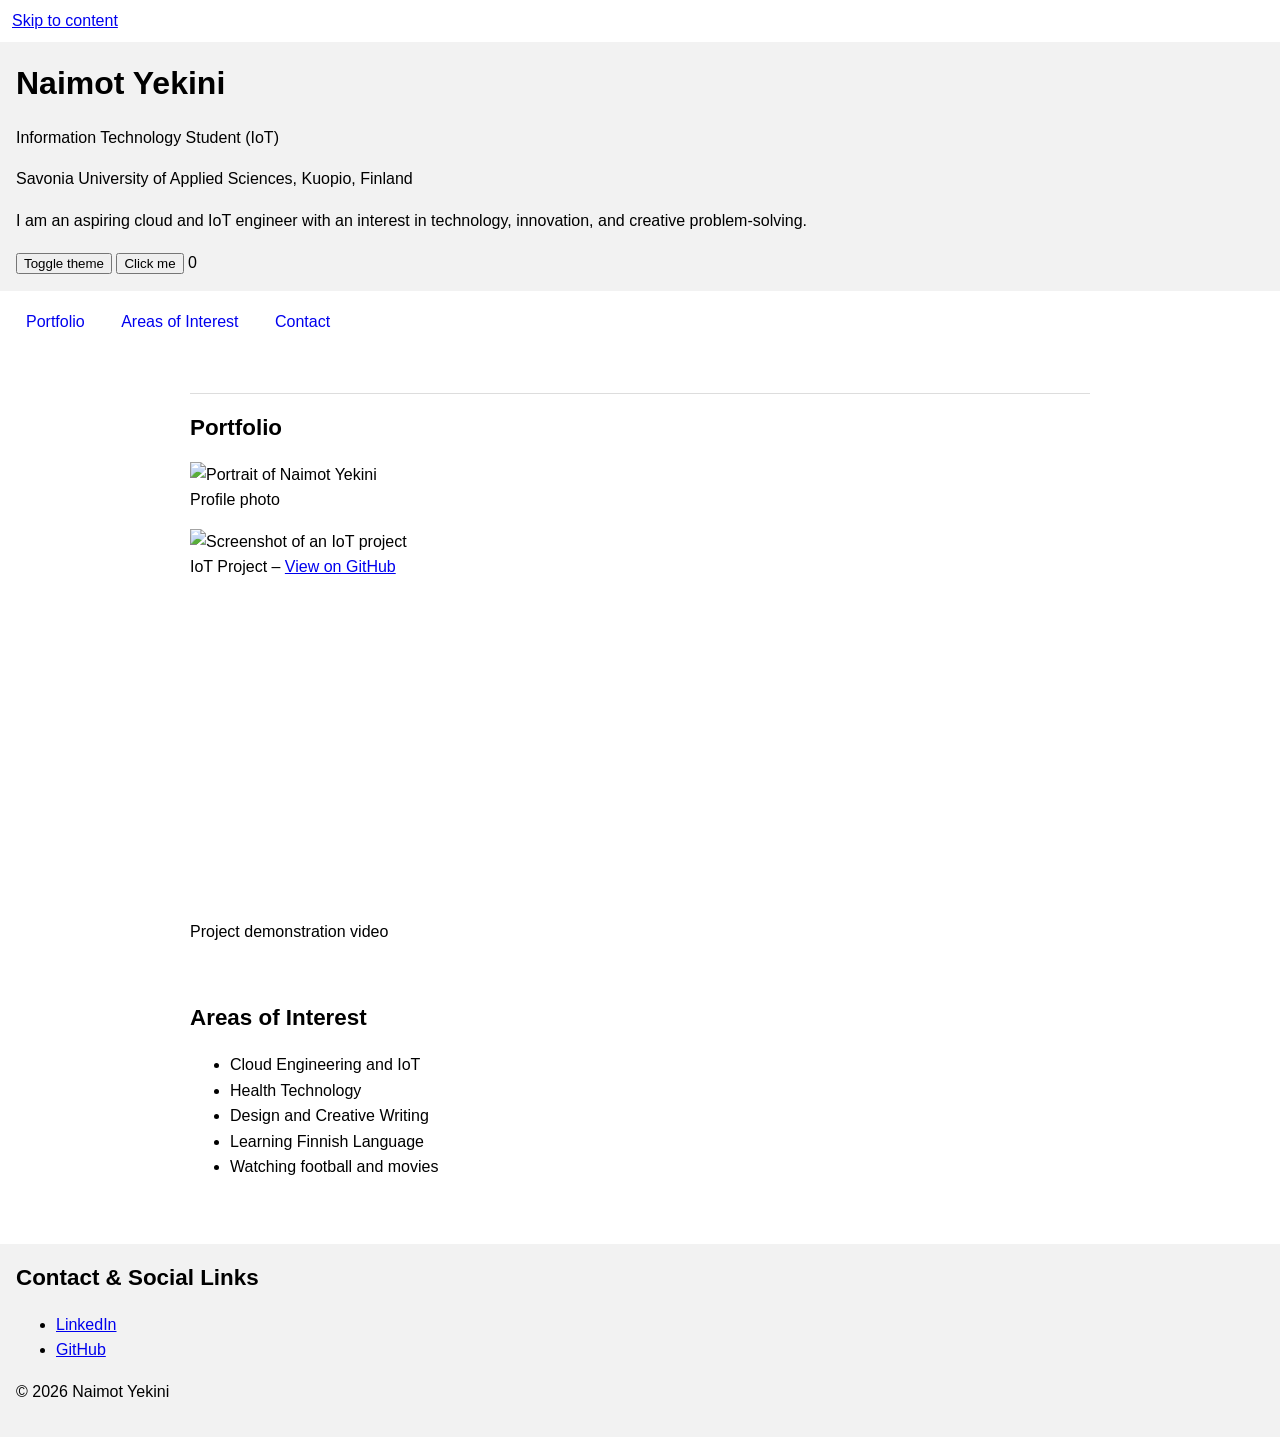
==== index.html @ 471c152d "Add files via upload" ====
<!DOCTYPE html>
<html lang="en">
<head>
  <meta charset="UTF-8">
  <title>Naimot Yekini – Portfolio</title>

  <!-- External CSS link (MANDATORY) -->
  <link rel="stylesheet" href="style.css">
</head>
<body>

  <!-- Skip link (accessibility) -->
  <a href="#main">Skip to content</a>

  <!-- Header -->
  <header>
    <h1>Naimot Yekini</h1>
    <p>Information Technology Student (IoT)</p>
    <p>Savonia University of Applied Sciences, Kuopio, Finland</p>
    <p>
      I am an aspiring cloud and IoT engineer with an interest in technology,
      innovation, and creative problem-solving.
    </p>

    <!-- JavaScript interaction buttons -->
    <button id="themeBtn" type="button">Toggle theme</button>
    <button id="countBtn" type="button">Click me</button>
    <span id="countLabel">0</span>
  </header>

  <!-- Navigation -->
  <nav>
    <ul>
      <li><a href="#works">Portfolio</a></li>
      <li><a href="#interests">Areas of Interest</a></li>
      <li><a href="#footer">Contact</a></li>
    </ul>
  </nav>

  <!-- Main content -->
  <main id="main">

    <!-- Portfolio Section -->
    <section id="works">
      <h2>Portfolio</h2>

      <figure class="media">
        <img src="profile.jpg" alt="Portrait of Naimot Yekini">
        <figcaption>Profile photo</figcaption>
      </figure>

      <figure class="media">
        <img src="project.jpg" alt="Screenshot of an IoT project">
        <figcaption>
          IoT Project –
          <a href="https://github.com/onikeyek">View on GitHub</a>
        </figcaption>
      </figure>

      <figure class="media">
        <iframe
          src="https://www.youtube.com/embed/abc123xyz"
          title="Project demonstration video"
          allowfullscreen>
        </iframe>
        <figcaption>Project demonstration video</figcaption>
      </figure>
    </section>

    <!-- Areas of Interest -->
    <section id="interests">
      <h2>Areas of Interest</h2>
      <ul>
        <li>Cloud Engineering and IoT</li>
        <li>Health Technology</li>
        <li>Design and Creative Writing</li>
        <li>Learning Finnish Language</li>
        <li>Watching football and movies</li>
      </ul>
    </section>

  </main>

  <!-- Footer -->
  <footer id="footer">
    <h2>Contact & Social Links</h2>
    <ul>
      <li><a href="https://www.linkedin.com/">LinkedIn</a></li>
      <li><a href="https://github.com/onikeyek">GitHub</a></li>
    </ul>
    <p>© 2026 Naimot Yekini</p>
  </footer>

  <!-- External JavaScript (MANDATORY, end of body) -->
  <script src="script.js"></script>
</body>
</html>
---- style.css ----
/* ===== Lecture 03 – CSS Basics ===== */

/* Step 1 + Step 3: Typography (element selector) */
body.dark {
  background: #111;
  color: #f2f2f2;
}

body {
  font-family: Arial, Helvetica, sans-serif;
  line-height: 1.6;
  margin: 0;
}

/* Optional: make skip link visible and usable */
a[href="#main"] {
  display: inline-block;
  padding: 8px 12px;
}

/* Step 5: Header & Footer styling (group selector) */
header,
footer {
  background-color: #f2f2f2;
  padding: 16px;
}

/* Step 3: Heading sizes (element selectors) */
h1 {
  font-size: 2rem;
  margin: 0 0 8px 0;
}

h2 {
  font-size: 1.4rem;
  margin: 0 0 8px 0;
}

/* Step 4 + Step 8: spacing + layout constraint */
main {
  max-width: 900px;
  margin: 0 auto;
  padding: 16px;
}

/* Step 4: Spacing between blocks (element selector) */
section {
  margin: 24px 0;
  padding: 8px 0;
}

/* Step 2: ID selector */
#works {
  border-top: 1px solid #ddd;
  padding-top: 16px;
}

/* Step 2: Class selector */
.media {
  margin: 16px 0;
}

/* Step 6: Navigation styling (list → navigation) */
nav {
  padding: 10px 16px;
}

nav ul {
  list-style: none;
  padding: 0;
  margin: 0;
}

nav li {
  display: inline;
  margin-right: 12px;
}

/* Step 2: Descendant selector */
nav a {
  text-decoration: none;
  padding: 8px 10px;
  display: inline-block;
}

/* Step 2: Pseudo-class */
nav a:hover {
  text-decoration: underline;
}

/* Step 7: Responsive images */
img {
  max-width: 100%;
  height: auto;
  display: block;
}

/* Step 7: Responsive iframes */
iframe {
  max-width: 100%;
  width: 100%;
  height: 315px;
  border: 0;
}
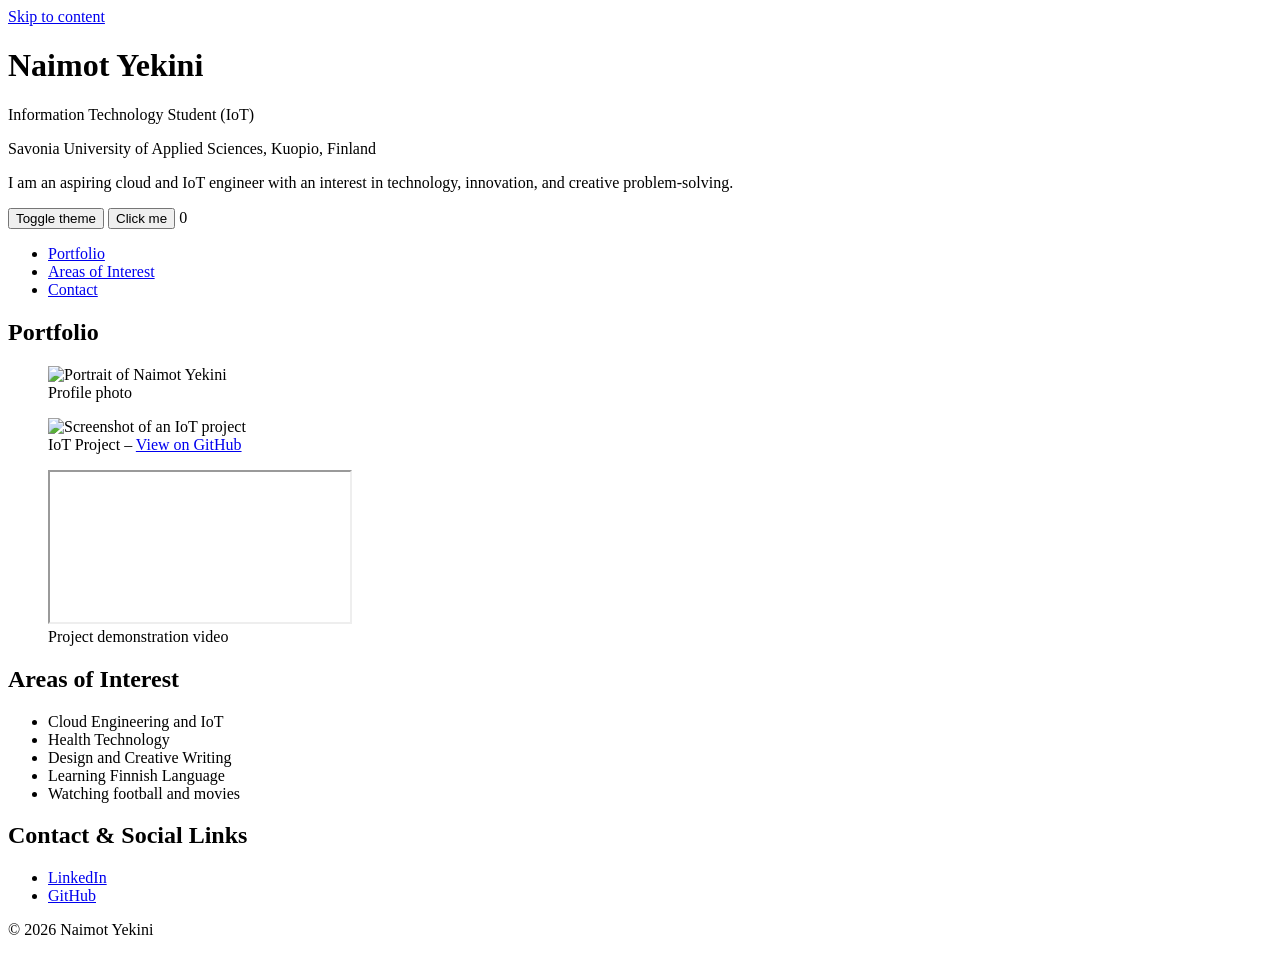
==== commit f4c6d94b: "Add initial HTML structure for portfolio website" ====
--- a/index.html
+++ b/index.html
@@ -1,3 +1,4 @@
+
 <!DOCTYPE html>
 <html lang="en">
 <head>
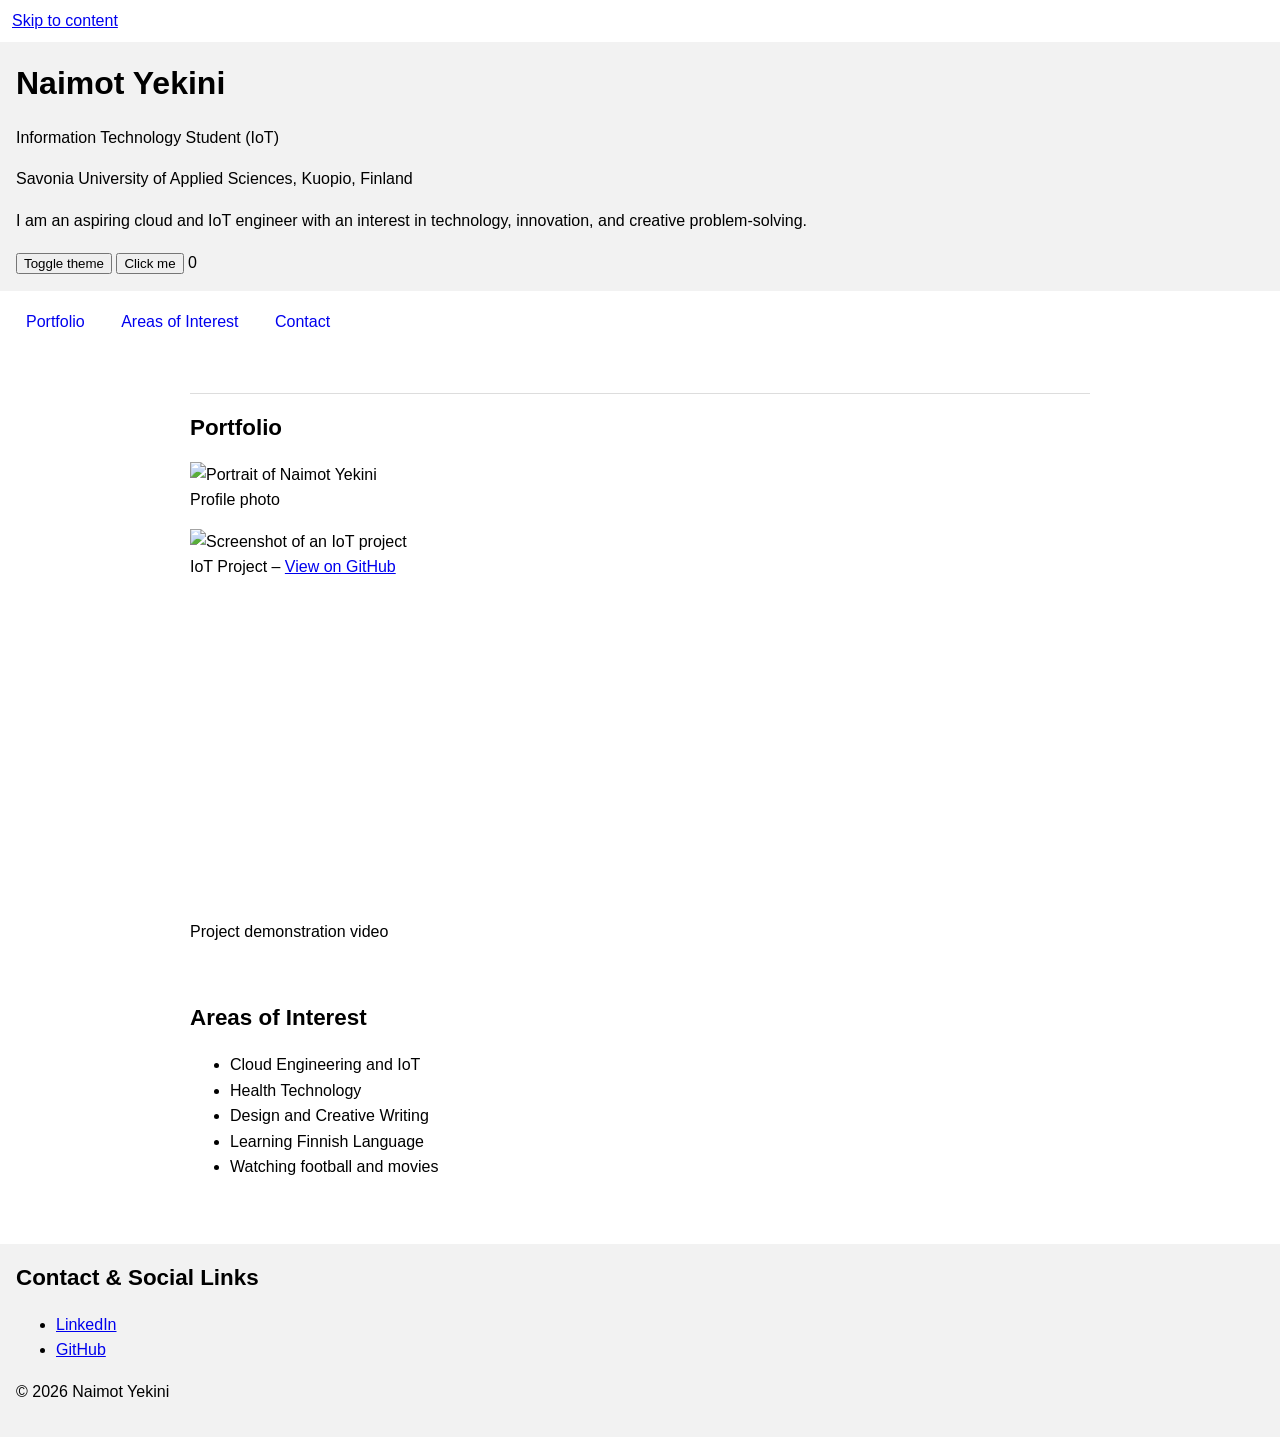
==== commit 7d1d2c50: "Add files via upload" ====
--- a/index.html
+++ b/index.html
@@ -1,4 +1,3 @@
-
 <!DOCTYPE html>
 <html lang="en">
 <head>
--- a/style.css
+++ b/style.css
@@ -0,0 +1,104 @@
+/* ===== Lecture 03 – CSS Basics ===== */
+
+/* Step 1 + Step 3: Typography (element selector) */
+body.dark {
+  background: #111;
+  color: #f2f2f2;
+}
+
+body {
+  font-family: Arial, Helvetica, sans-serif;
+  line-height: 1.6;
+  margin: 0;
+}
+
+/* Optional: make skip link visible and usable */
+a[href="#main"] {
+  display: inline-block;
+  padding: 8px 12px;
+}
+
+/* Step 5: Header & Footer styling (group selector) */
+header,
+footer {
+  background-color: #f2f2f2;
+  padding: 16px;
+}
+
+/* Step 3: Heading sizes (element selectors) */
+h1 {
+  font-size: 2rem;
+  margin: 0 0 8px 0;
+}
+
+h2 {
+  font-size: 1.4rem;
+  margin: 0 0 8px 0;
+}
+
+/* Step 4 + Step 8: spacing + layout constraint */
+main {
+  max-width: 900px;
+  margin: 0 auto;
+  padding: 16px;
+}
+
+/* Step 4: Spacing between blocks (element selector) */
+section {
+  margin: 24px 0;
+  padding: 8px 0;
+}
+
+/* Step 2: ID selector */
+#works {
+  border-top: 1px solid #ddd;
+  padding-top: 16px;
+}
+
+/* Step 2: Class selector */
+.media {
+  margin: 16px 0;
+}
+
+/* Step 6: Navigation styling (list → navigation) */
+nav {
+  padding: 10px 16px;
+}
+
+nav ul {
+  list-style: none;
+  padding: 0;
+  margin: 0;
+}
+
+nav li {
+  display: inline;
+  margin-right: 12px;
+}
+
+/* Step 2: Descendant selector */
+nav a {
+  text-decoration: none;
+  padding: 8px 10px;
+  display: inline-block;
+}
+
+/* Step 2: Pseudo-class */
+nav a:hover {
+  text-decoration: underline;
+}
+
+/* Step 7: Responsive images */
+img {
+  max-width: 100%;
+  height: auto;
+  display: block;
+}
+
+/* Step 7: Responsive iframes */
+iframe {
+  max-width: 100%;
+  width: 100%;
+  height: 315px;
+  border: 0;
+}
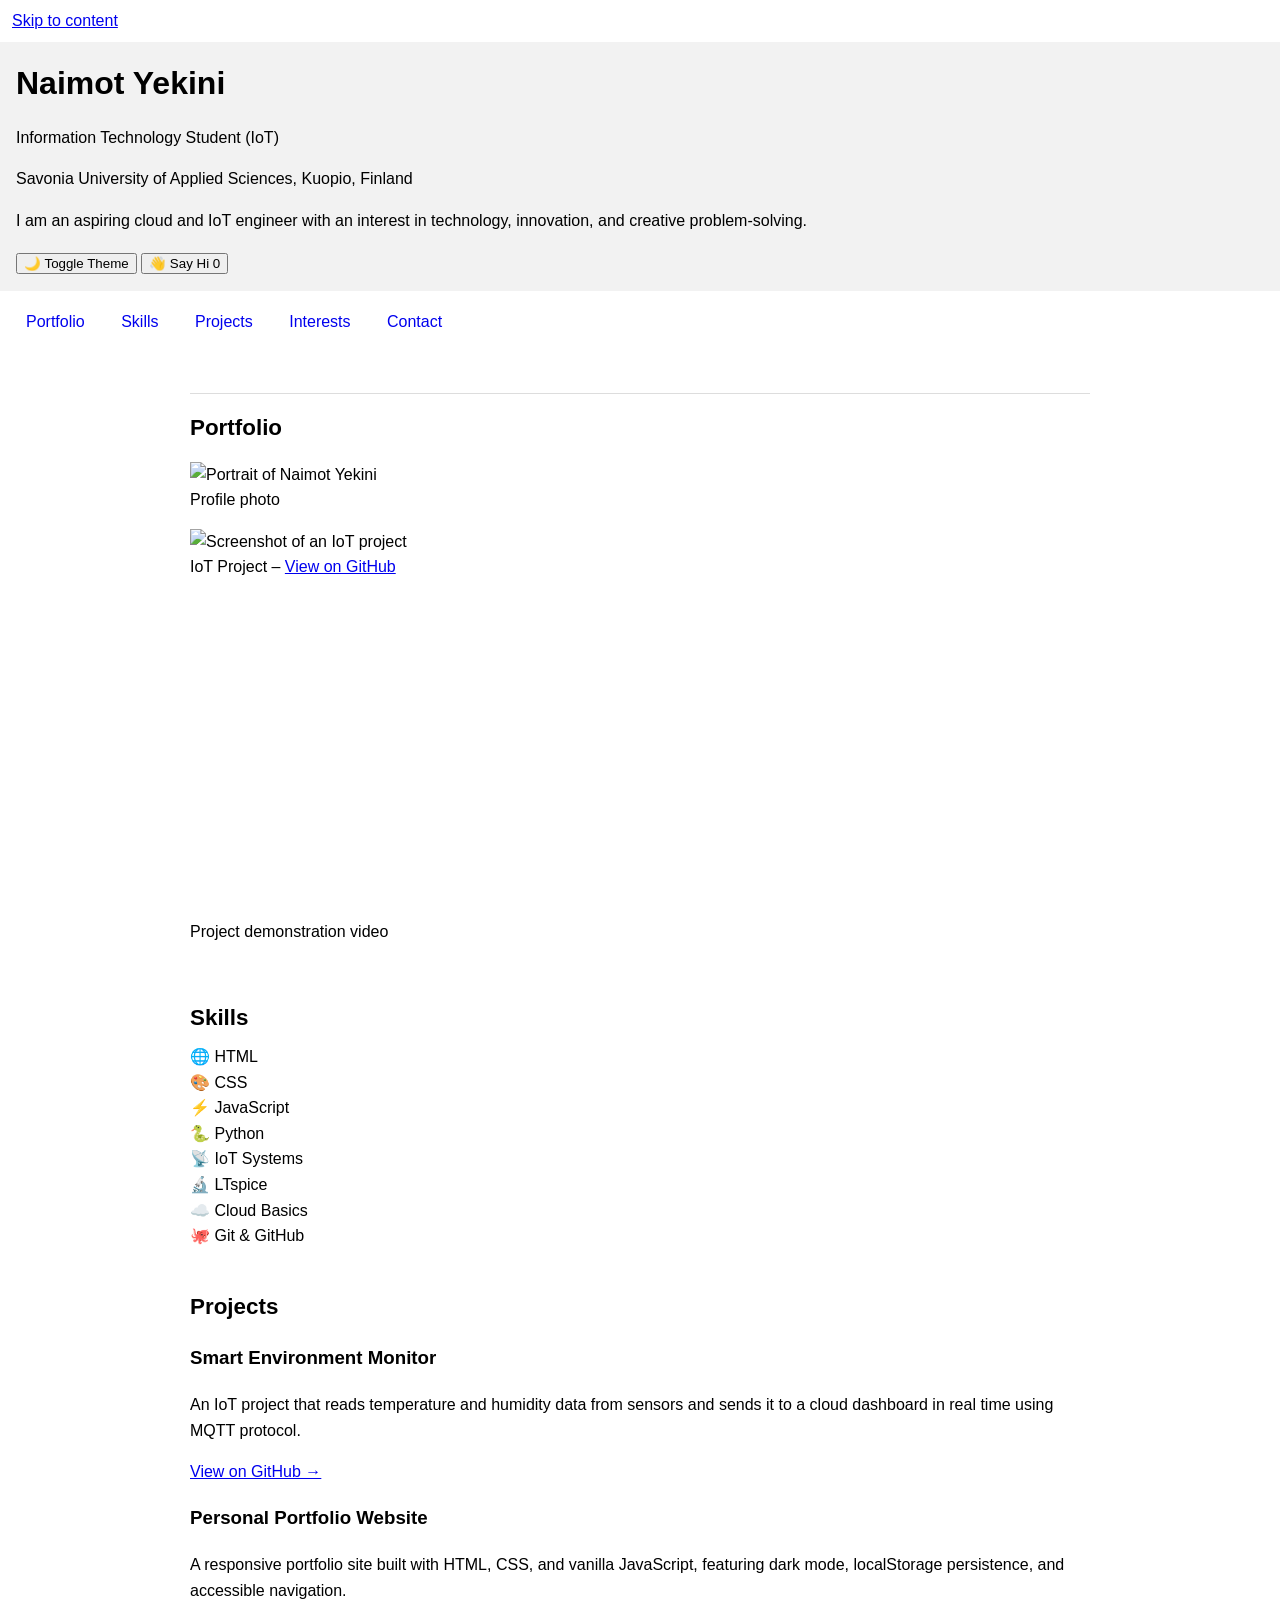
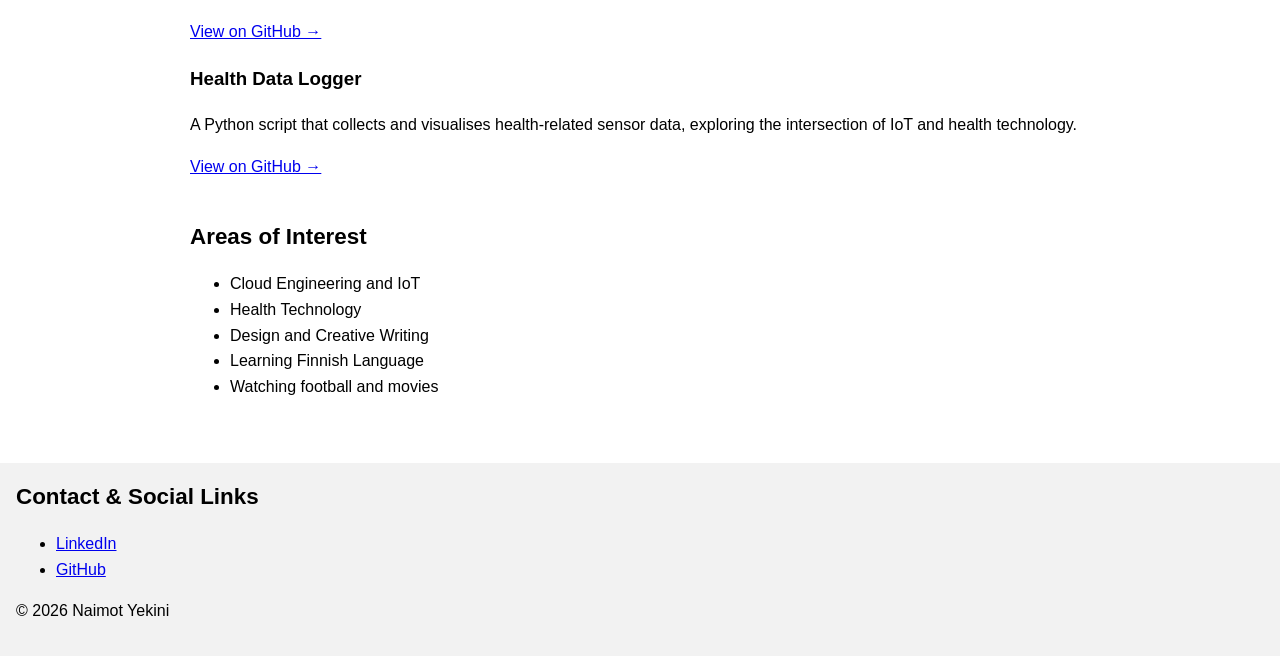
==== commit e1d639f6: "Refactor header and add skills/projects sections" ====
--- a/index.html
+++ b/index.html
@@ -3,36 +3,39 @@
 <head>
   <meta charset="UTF-8">
   <title>Naimot Yekini – Portfolio</title>
-
-  <!-- External CSS link (MANDATORY) -->
   <link rel="stylesheet" href="style.css">
 </head>
 <body>
 
   <!-- Skip link (accessibility) -->
-  <a href="#main">Skip to content</a>
+  <a href="#main" class="skip-link">Skip to content</a>
 
   <!-- Header -->
   <header>
-    <h1>Naimot Yekini</h1>
-    <p>Information Technology Student (IoT)</p>
-    <p>Savonia University of Applied Sciences, Kuopio, Finland</p>
-    <p>
-      I am an aspiring cloud and IoT engineer with an interest in technology,
-      innovation, and creative problem-solving.
-    </p>
-
-    <!-- JavaScript interaction buttons -->
-    <button id="themeBtn" type="button">Toggle theme</button>
-    <button id="countBtn" type="button">Click me</button>
-    <span id="countLabel">0</span>
+    <div class="header-inner">
+      <div class="header-text">
+        <h1>Naimot Yekini</h1>
+        <p class="subtitle">Information Technology Student (IoT)</p>
+        <p class="location">Savonia University of Applied Sciences, Kuopio, Finland</p>
+        <p class="bio">
+          I am an aspiring cloud and IoT engineer with an interest in technology,
+          innovation, and creative problem-solving.
+        </p>
+      </div>
+      <div class="header-controls">
+        <button id="themeBtn" type="button">🌙 Toggle Theme</button>
+        <button id="countBtn" type="button">👋 Say Hi <span id="countLabel">0</span></button>
+      </div>
+    </div>
   </header>
 
   <!-- Navigation -->
   <nav>
     <ul>
       <li><a href="#works">Portfolio</a></li>
-      <li><a href="#interests">Areas of Interest</a></li>
+      <li><a href="#skills">Skills</a></li>
+      <li><a href="#projects">Projects</a></li>
+      <li><a href="#interests">Interests</a></li>
       <li><a href="#footer">Contact</a></li>
     </ul>
   </nav>
@@ -67,6 +70,80 @@
       </figure>
     </section>
 
+    <!-- Skills Section -->
+    <section id="skills">
+      <h2>Skills</h2>
+      <div class="skills-grid">
+        <div class="skill-card">
+          <span class="skill-icon">🌐</span>
+          <span class="skill-name">HTML</span>
+        </div>
+        <div class="skill-card">
+          <span class="skill-icon">🎨</span>
+          <span class="skill-name">CSS</span>
+        </div>
+        <div class="skill-card">
+          <span class="skill-icon">⚡</span>
+          <span class="skill-name">JavaScript</span>
+        </div>
+        <div class="skill-card">
+          <span class="skill-icon">🐍</span>
+          <span class="skill-name">Python</span>
+        </div>
+        <div class="skill-card">
+          <span class="skill-icon">📡</span>
+          <span class="skill-name">IoT Systems</span>
+        </div>
+        <div class="skill-card">
+          <span class="skill-icon">🔬</span>
+          <span class="skill-name">LTspice</span>
+        </div>
+        <div class="skill-card">
+          <span class="skill-icon">☁️</span>
+          <span class="skill-name">Cloud Basics</span>
+        </div>
+        <div class="skill-card">
+          <span class="skill-icon">🐙</span>
+          <span class="skill-name">Git & GitHub</span>
+        </div>
+      </div>
+    </section>
+
+    <!-- Projects Section -->
+    <section id="projects">
+      <h2>Projects</h2>
+      <div class="projects-list">
+
+        <article class="project-card">
+          <h3>Smart Environment Monitor</h3>
+          <p>
+            An IoT project that reads temperature and humidity data from sensors
+            and sends it to a cloud dashboard in real time using MQTT protocol.
+          </p>
+          <a href="https://github.com/onikeyek" class="project-link">View on GitHub →</a>
+        </article>
+
+        <article class="project-card">
+          <h3>Personal Portfolio Website</h3>
+          <p>
+            A responsive portfolio site built with HTML, CSS, and vanilla JavaScript,
+            featuring dark mode, localStorage persistence, and accessible navigation.
+          </p>
+          <a href="https://github.com/onikeyek" class="project-link">View on GitHub →</a>
+        </article>
+
+        <article class="project-card">
+          <h3>Health Data Logger</h3>
+          <p>
+            A Python script that collects and visualises health-related sensor data,
+            exploring the intersection of IoT and health technology.
+          </p>
+          <a href="https://github.com/onikeyek" class="project-link">View on GitHub →</a>
+        </article>
+
+      </div>
+    </section>
+
     <!-- Areas of Interest -->
     <section id="interests">
       <h2>Areas of Interest</h2>
@@ -89,9 +166,9 @@
       <li><a href="https://github.com/onikeyek">GitHub</a></li>
     </ul>
     <p>© 2026 Naimot Yekini</p>
+    <p id="lastUpdated"></p>
   </footer>
 
-  <!-- External JavaScript (MANDATORY, end of body) -->
   <script src="script.js"></script>
 </body>
 </html>
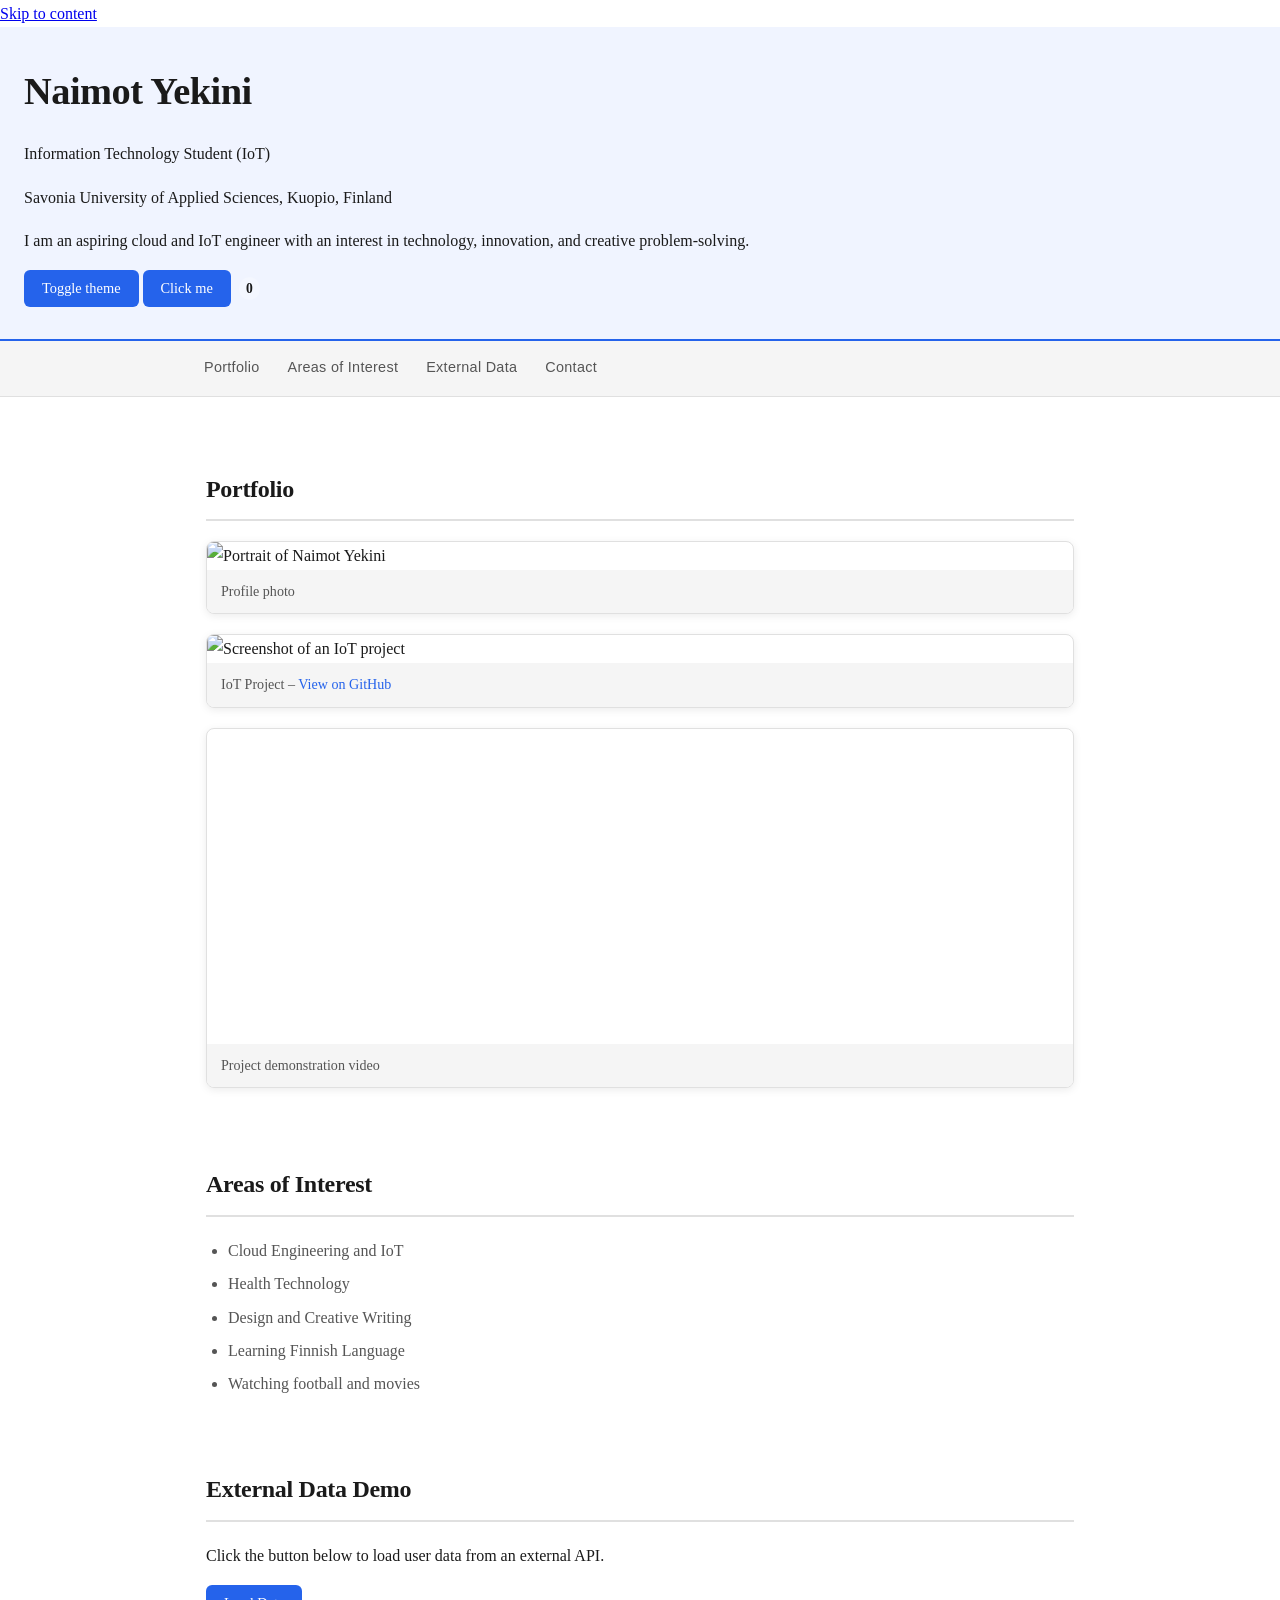
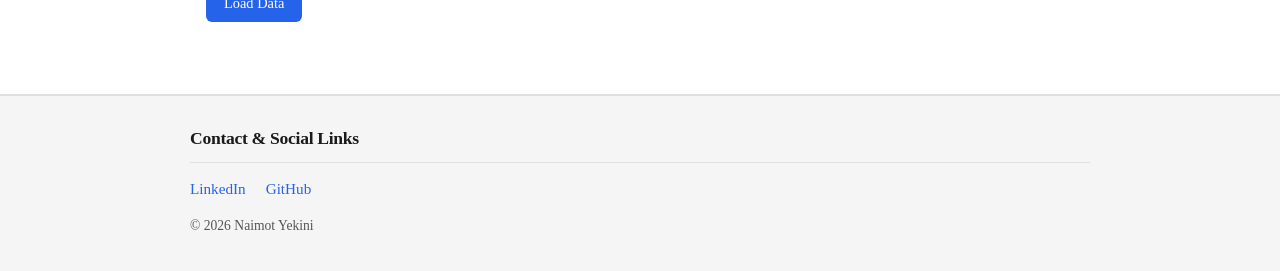
==== commit 94b2e3fd: "Refactor index.html for improved structure and content" ====
--- a/index.html
+++ b/index.html
@@ -3,39 +3,37 @@
 <head>
   <meta charset="UTF-8">
   <title>Naimot Yekini – Portfolio</title>
+
+  <!-- External CSS link (MANDATORY) -->
   <link rel="stylesheet" href="style.css">
 </head>
 <body>
 
   <!-- Skip link (accessibility) -->
-  <a href="#main" class="skip-link">Skip to content</a>
+  <a href="#main">Skip to content</a>
 
   <!-- Header -->
   <header>
-    <div class="header-inner">
-      <div class="header-text">
-        <h1>Naimot Yekini</h1>
-        <p class="subtitle">Information Technology Student (IoT)</p>
-        <p class="location">Savonia University of Applied Sciences, Kuopio, Finland</p>
-        <p class="bio">
-          I am an aspiring cloud and IoT engineer with an interest in technology,
-          innovation, and creative problem-solving.
-        </p>
-      </div>
-      <div class="header-controls">
-        <button id="themeBtn" type="button">🌙 Toggle Theme</button>
-        <button id="countBtn" type="button">👋 Say Hi <span id="countLabel">0</span></button>
-      </div>
-    </div>
+    <h1>Naimot Yekini</h1>
+    <p>Information Technology Student (IoT)</p>
+    <p>Savonia University of Applied Sciences, Kuopio, Finland</p>
+    <p>
+      I am an aspiring cloud and IoT engineer with an interest in technology,
+      innovation, and creative problem-solving.
+    </p>
+
+    <!-- JavaScript interaction buttons -->
+    <button id="themeBtn" type="button">Toggle theme</button>
+    <button id="countBtn" type="button">Click me</button>
+    <span id="countLabel">0</span>
   </header>
 
   <!-- Navigation -->
   <nav>
     <ul>
       <li><a href="#works">Portfolio</a></li>
-      <li><a href="#skills">Skills</a></li>
-      <li><a href="#projects">Projects</a></li>
-      <li><a href="#interests">Interests</a></li>
+      <li><a href="#interests">Areas of Interest</a></li>
+      <li><a href="#external-data">External Data</a></li>
       <li><a href="#footer">Contact</a></li>
     </ul>
   </nav>
@@ -70,80 +68,6 @@
       </figure>
     </section>
 
-    <!-- Skills Section -->
-    <section id="skills">
-      <h2>Skills</h2>
-      <div class="skills-grid">
-        <div class="skill-card">
-          <span class="skill-icon">🌐</span>
-          <span class="skill-name">HTML</span>
-        </div>
-        <div class="skill-card">
-          <span class="skill-icon">🎨</span>
-          <span class="skill-name">CSS</span>
-        </div>
-        <div class="skill-card">
-          <span class="skill-icon">⚡</span>
-          <span class="skill-name">JavaScript</span>
-        </div>
-        <div class="skill-card">
-          <span class="skill-icon">🐍</span>
-          <span class="skill-name">Python</span>
-        </div>
-        <div class="skill-card">
-          <span class="skill-icon">📡</span>
-          <span class="skill-name">IoT Systems</span>
-        </div>
-        <div class="skill-card">
-          <span class="skill-icon">🔬</span>
-          <span class="skill-name">LTspice</span>
-        </div>
-        <div class="skill-card">
-          <span class="skill-icon">☁️</span>
-          <span class="skill-name">Cloud Basics</span>
-        </div>
-        <div class="skill-card">
-          <span class="skill-icon">🐙</span>
-          <span class="skill-name">Git & GitHub</span>
-        </div>
-      </div>
-    </section>
-
-    <!-- Projects Section -->
-    <section id="projects">
-      <h2>Projects</h2>
-      <div class="projects-list">
-
-        <article class="project-card">
-          <h3>Smart Environment Monitor</h3>
-          <p>
-            An IoT project that reads temperature and humidity data from sensors
-            and sends it to a cloud dashboard in real time using MQTT protocol.
-          </p>
-          <a href="https://github.com/onikeyek" class="project-link">View on GitHub →</a>
-        </article>
-
-        <article class="project-card">
-          <h3>Personal Portfolio Website</h3>
-          <p>
-            A responsive portfolio site built with HTML, CSS, and vanilla JavaScript,
-            featuring dark mode, localStorage persistence, and accessible navigation.
-          </p>
-          <a href="https://github.com/onikeyek" class="project-link">View on GitHub →</a>
-        </article>
-
-        <article class="project-card">
-          <h3>Health Data Logger</h3>
-          <p>
-            A Python script that collects and visualises health-related sensor data,
-            exploring the intersection of IoT and health technology.
-          </p>
-          <a href="https://github.com/onikeyek" class="project-link">View on GitHub →</a>
-        </article>
-
-      </div>
-    </section>
-
     <!-- Areas of Interest -->
     <section id="interests">
       <h2>Areas of Interest</h2>
@@ -156,6 +80,14 @@
       </ul>
     </section>
 
+    <!-- External Data Demo Section -->
+    <section id="external-data">
+      <h2>External Data Demo</h2>
+      <p>Click the button below to load user data from an external API.</p>
+      <button id="loadDataBtn" type="button">Load Data</button>
+      <div id="dataOutput"></div>
+    </section>
+
   </main>
 
   <!-- Footer -->
@@ -166,9 +98,9 @@
       <li><a href="https://github.com/onikeyek">GitHub</a></li>
     </ul>
     <p>© 2026 Naimot Yekini</p>
-    <p id="lastUpdated"></p>
   </footer>
 
+  <!-- External JavaScript (MANDATORY, end of body) -->
   <script src="script.js"></script>
 </body>
 </html>
--- a/style.css
+++ b/style.css
@@ -1,104 +1,412 @@
-/* ===== Lecture 03 – CSS Basics ===== */
-
-/* Step 1 + Step 3: Typography (element selector) */
+/* ===== Portfolio – style.css ===== */
+
+/* ── CSS Variables ── */
+:root {
+  --bg:        #ffffff;
+  --bg-soft:   #f5f5f5;
+  --text:      #1a1a1a;
+  --text-muted:#555555;
+  --accent:    #2563eb;
+  --accent-hover: #1d4ed8;
+  --border:    #e0e0e0;
+  --card-bg:   #ffffff;
+  --card-shadow: 0 2px 8px rgba(0,0,0,0.08);
+  --header-bg: #f0f4ff;
+}
+
 body.dark {
-  background: #111;
-  color: #f2f2f2;
+  --bg:        #111827;
+  --bg-soft:   #1f2937;
+  --text:      #f9fafb;
+  --text-muted:#9ca3af;
+  --accent:    #60a5fa;
+  --accent-hover: #93c5fd;
+  --border:    #374151;
+  --card-bg:   #1f2937;
+  --card-shadow: 0 2px 8px rgba(0,0,0,0.4);
+  --header-bg: #1e3a5f;
+}
+
+/* ── Reset & Base ── */
+*, *::before, *::after {
+  box-sizing: border-box;
 }
 
 body {
-  font-family: Arial, Helvetica, sans-serif;
-  line-height: 1.6;
+  font-family: Georgia, 'Times New Roman', serif;
+  background-color: var(--bg);
+  color: var(--text);
+  line-height: 1.7;
   margin: 0;
-}
-
-/* Optional: make skip link visible and usable */
-a[href="#main"] {
+  transition: background-color 0.3s ease, color 0.3s ease;
+}
+
+/* ── Skip link ── */
+.skip-link {
+  position: absolute;
+  left: -9999px;
+}
+.skip-link:focus {
+  position: static;
   display: inline-block;
   padding: 8px 12px;
 }
 
-/* Step 5: Header & Footer styling (group selector) */
-header,
-footer {
-  background-color: #f2f2f2;
-  padding: 16px;
-}
-
-/* Step 3: Heading sizes (element selectors) */
+/* ── Header ── */
+header {
+  background-color: var(--header-bg);
+  padding: 32px 24px;
+  border-bottom: 2px solid var(--accent);
+  transition: background-color 0.3s ease;
+}
+
+.header-inner {
+  max-width: 900px;
+  margin: 0 auto;
+  display: flex;
+  justify-content: space-between;
+  align-items: flex-start;
+  flex-wrap: wrap;
+  gap: 20px;
+}
+
+.header-text {
+  flex: 1;
+  min-width: 260px;
+}
+
 h1 {
-  font-size: 2rem;
-  margin: 0 0 8px 0;
-}
-
-h2 {
-  font-size: 1.4rem;
-  margin: 0 0 8px 0;
-}
-
-/* Step 4 + Step 8: spacing + layout constraint */
-main {
-  max-width: 900px;
-  margin: 0 auto;
-  padding: 16px;
-}
-
-/* Step 4: Spacing between blocks (element selector) */
-section {
-  margin: 24px 0;
-  padding: 8px 0;
-}
-
-/* Step 2: ID selector */
-#works {
-  border-top: 1px solid #ddd;
-  padding-top: 16px;
-}
-
-/* Step 2: Class selector */
-.media {
-  margin: 16px 0;
-}
-
-/* Step 6: Navigation styling (list → navigation) */
+  font-size: 2.4rem;
+  margin: 0 0 6px 0;
+  letter-spacing: -0.5px;
+  color: var(--text);
+}
+
+.subtitle {
+  font-size: 1.05rem;
+  color: var(--accent);
+  margin: 0 0 4px 0;
+  font-style: italic;
+}
+
+.location {
+  font-size: 0.9rem;
+  color: var(--text-muted);
+  margin: 0 0 10px 0;
+}
+
+.bio {
+  font-size: 0.95rem;
+  color: var(--text-muted);
+  margin: 0;
+  max-width: 520px;
+}
+
+/* ── Header Controls ── */
+.header-controls {
+  display: flex;
+  flex-direction: column;
+  gap: 10px;
+  align-items: flex-end;
+}
+
+button {
+  background-color: var(--accent);
+  color: #fff;
+  border: none;
+  padding: 10px 18px;
+  border-radius: 6px;
+  font-size: 0.9rem;
+  cursor: pointer;
+  font-family: inherit;
+  transition: background-color 0.2s ease, transform 0.1s ease;
+  white-space: nowrap;
+}
+
+button:hover {
+  background-color: var(--accent-hover);
+  transform: translateY(-1px);
+}
+
+button:active {
+  transform: translateY(0);
+}
+
+#countLabel {
+  display: inline-block;
+  background: rgba(255,255,255,0.25);
+  border-radius: 12px;
+  padding: 0 7px;
+  font-size: 0.85rem;
+  font-weight: bold;
+  margin-left: 4px;
+}
+
+/* ── Navigation ── */
 nav {
-  padding: 10px 16px;
+  background-color: var(--bg-soft);
+  border-bottom: 1px solid var(--border);
+  padding: 0 24px;
+  position: sticky;
+  top: 0;
+  z-index: 100;
+  transition: background-color 0.3s ease;
 }
 
 nav ul {
   list-style: none;
   padding: 0;
   margin: 0;
+  max-width: 900px;
+  margin: 0 auto;
+  display: flex;
+  flex-wrap: wrap;
 }
 
 nav li {
-  display: inline;
-  margin-right: 12px;
-}
-
-/* Step 2: Descendant selector */
+  margin: 0;
+}
+
 nav a {
   text-decoration: none;
-  padding: 8px 10px;
+  padding: 14px 14px;
   display: inline-block;
-}
-
-/* Step 2: Pseudo-class */
+  color: var(--text-muted);
+  font-size: 0.9rem;
+  font-family: Arial, Helvetica, sans-serif;
+  letter-spacing: 0.3px;
+  border-bottom: 2px solid transparent;
+  transition: color 0.2s, border-color 0.2s;
+}
+
 nav a:hover {
+  color: var(--accent);
+  border-bottom-color: var(--accent);
+  text-decoration: none;
+}
+
+/* ── Main ── */
+main {
+  max-width: 900px;
+  margin: 0 auto;
+  padding: 24px 16px;
+}
+
+section {
+  margin: 40px 0;
+  padding: 8px 0;
+}
+
+h2 {
+  font-size: 1.5rem;
+  margin: 0 0 20px 0;
+  padding-bottom: 10px;
+  border-bottom: 2px solid var(--border);
+  color: var(--text);
+  letter-spacing: -0.3px;
+}
+
+/* ── Portfolio media ── */
+#works {
+  padding-top: 8px;
+}
+
+.media {
+  margin: 20px 0;
+  background: var(--card-bg);
+  border: 1px solid var(--border);
+  border-radius: 8px;
+  overflow: hidden;
+  box-shadow: var(--card-shadow);
+}
+
+.media img,
+.media iframe {
+  display: block;
+  width: 100%;
+}
+
+.media figcaption {
+  padding: 10px 14px;
+  font-size: 0.88rem;
+  color: var(--text-muted);
+  background: var(--bg-soft);
+}
+
+.media figcaption a {
+  color: var(--accent);
+  text-decoration: none;
+}
+
+.media figcaption a:hover {
   text-decoration: underline;
 }
 
-/* Step 7: Responsive images */
 img {
   max-width: 100%;
   height: auto;
   display: block;
 }
 
-/* Step 7: Responsive iframes */
 iframe {
   max-width: 100%;
   width: 100%;
   height: 315px;
   border: 0;
 }
+
+/* ── Skills Section ── */
+.skills-grid {
+  display: grid;
+  grid-template-columns: repeat(auto-fill, minmax(140px, 1fr));
+  gap: 14px;
+}
+
+.skill-card {
+  background: var(--card-bg);
+  border: 1px solid var(--border);
+  border-radius: 10px;
+  padding: 18px 14px;
+  display: flex;
+  flex-direction: column;
+  align-items: center;
+  gap: 8px;
+  box-shadow: var(--card-shadow);
+  transition: transform 0.2s ease, box-shadow 0.2s ease, border-color 0.2s ease;
+  cursor: default;
+}
+
+.skill-card:hover {
+  transform: translateY(-3px);
+  box-shadow: 0 6px 16px rgba(0,0,0,0.12);
+  border-color: var(--accent);
+}
+
+.skill-icon {
+  font-size: 1.8rem;
+  line-height: 1;
+}
+
+.skill-name {
+  font-family: Arial, Helvetica, sans-serif;
+  font-size: 0.88rem;
+  font-weight: bold;
+  color: var(--text);
+  text-align: center;
+}
+
+/* ── Projects Section ── */
+.projects-list {
+  display: flex;
+  flex-direction: column;
+  gap: 18px;
+}
+
+.project-card {
+  background: var(--card-bg);
+  border: 1px solid var(--border);
+  border-left: 4px solid var(--accent);
+  border-radius: 8px;
+  padding: 20px 22px;
+  box-shadow: var(--card-shadow);
+  transition: box-shadow 0.2s ease, transform 0.2s ease;
+}
+
+.project-card:hover {
+  box-shadow: 0 6px 20px rgba(0,0,0,0.12);
+  transform: translateY(-2px);
+}
+
+.project-card h3 {
+  margin: 0 0 8px 0;
+  font-size: 1.1rem;
+  color: var(--text);
+}
+
+.project-card p {
+  margin: 0 0 12px 0;
+  color: var(--text-muted);
+  font-size: 0.93rem;
+}
+
+.project-link {
+  display: inline-block;
+  color: var(--accent);
+  text-decoration: none;
+  font-family: Arial, Helvetica, sans-serif;
+  font-size: 0.88rem;
+  font-weight: bold;
+  transition: color 0.2s;
+}
+
+.project-link:hover {
+  color: var(--accent-hover);
+  text-decoration: underline;
+}
+
+/* ── Interests ── */
+#interests ul {
+  padding-left: 22px;
+  color: var(--text-muted);
+}
+
+#interests li {
+  margin-bottom: 6px;
+}
+
+/* ── Footer ── */
+footer {
+  background-color: var(--bg-soft);
+  border-top: 2px solid var(--border);
+  padding: 28px 24px;
+  transition: background-color 0.3s ease;
+}
+
+footer h2 {
+  font-size: 1.1rem;
+  max-width: 900px;
+  margin: 0 auto 12px auto;
+  border-bottom: 1px solid var(--border);
+  padding-bottom: 8px;
+}
+
+footer ul {
+  list-style: none;
+  padding: 0;
+  margin: 0 auto 12px auto;
+  max-width: 900px;
+  display: flex;
+  gap: 20px;
+  flex-wrap: wrap;
+}
+
+footer a {
+  color: var(--accent);
+  text-decoration: none;
+  font-size: 0.95rem;
+}
+
+footer a:hover {
+  text-decoration: underline;
+}
+
+footer p {
+  max-width: 900px;
+  margin: 6px auto;
+  font-size: 0.85rem;
+  color: var(--text-muted);
+}
+
+#lastUpdated {
+  font-size: 0.82rem;
+  font-style: italic;
+}
+
+/* ── Responsive ── */
+@media (max-width: 600px) {
+  h1 { font-size: 1.8rem; }
+  .header-inner { flex-direction: column; }
+  .header-controls { align-items: flex-start; flex-direction: row; flex-wrap: wrap; }
+  .skills-grid { grid-template-columns: repeat(auto-fill, minmax(110px, 1fr)); }
+  nav a { padding: 12px 10px; font-size: 0.82rem; }
+}
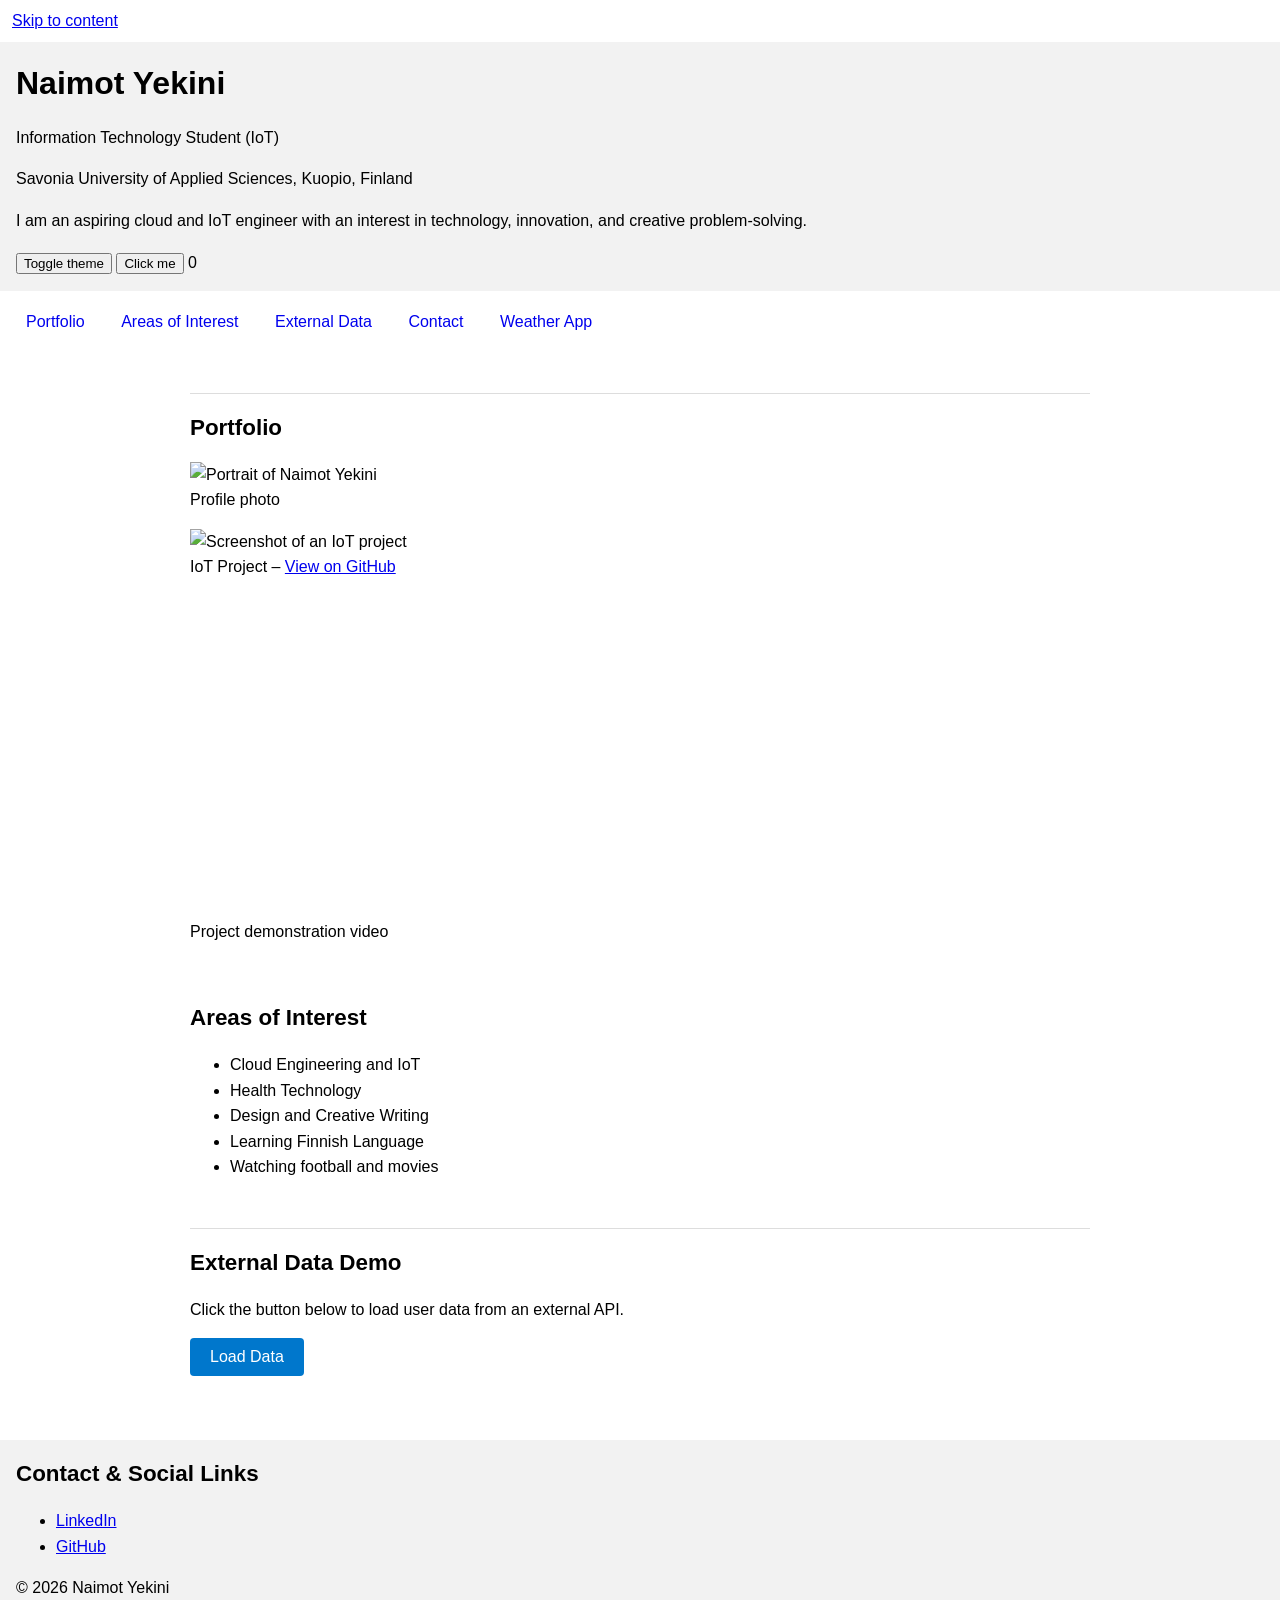
==== commit 6d199b88: "Add link to Weather App in navigation" ====
--- a/index.html
+++ b/index.html
@@ -35,6 +35,7 @@
       <li><a href="#interests">Areas of Interest</a></li>
       <li><a href="#external-data">External Data</a></li>
       <li><a href="#footer">Contact</a></li>
+      <li><a href="weather.html">Weather App</a></li>
     </ul>
   </nav>
 
--- a/style.css
+++ b/style.css
@@ -1,253 +1,116 @@
-/* ===== Portfolio – style.css ===== */
+/* ===== Lecture 03 – CSS Basics ===== */
 
-/* ── CSS Variables ── */
-:root {
-  --bg:        #ffffff;
-  --bg-soft:   #f5f5f5;
-  --text:      #1a1a1a;
-  --text-muted:#555555;
-  --accent:    #2563eb;
-  --accent-hover: #1d4ed8;
-  --border:    #e0e0e0;
-  --card-bg:   #ffffff;
-  --card-shadow: 0 2px 8px rgba(0,0,0,0.08);
-  --header-bg: #f0f4ff;
+/* Step 1 + Step 3: Typography (element selector) */
+body.dark {
+  background: #111;
+  color: #f2f2f2;
 }
 
-body.dark {
-  --bg:        #111827;
-  --bg-soft:   #1f2937;
-  --text:      #f9fafb;
-  --text-muted:#9ca3af;
-  --accent:    #60a5fa;
-  --accent-hover: #93c5fd;
-  --border:    #374151;
-  --card-bg:   #1f2937;
-  --card-shadow: 0 2px 8px rgba(0,0,0,0.4);
-  --header-bg: #1e3a5f;
+body.dark header,
+body.dark footer {
+  background-color: #222;
+  color: #f2f2f2;
 }
 
-/* ── Reset & Base ── */
-*, *::before, *::after {
-  box-sizing: border-box;
+body.dark .data-card {
+  background-color: #1e1e1e;
+  border-color: #444;
+}
+
+body.dark .data-card p {
+  border-bottom-color: #333;
 }
 
 body {
-  font-family: Georgia, 'Times New Roman', serif;
-  background-color: var(--bg);
-  color: var(--text);
-  line-height: 1.7;
+  font-family: Arial, Helvetica, sans-serif;
+  line-height: 1.6;
   margin: 0;
-  transition: background-color 0.3s ease, color 0.3s ease;
 }
 
-/* ── Skip link ── */
-.skip-link {
-  position: absolute;
-  left: -9999px;
-}
-.skip-link:focus {
-  position: static;
+/* Optional: make skip link visible and usable */
+a[href="#main"] {
   display: inline-block;
   padding: 8px 12px;
 }
 
-/* ── Header ── */
-header {
-  background-color: var(--header-bg);
-  padding: 32px 24px;
-  border-bottom: 2px solid var(--accent);
-  transition: background-color 0.3s ease;
+/* Step 5: Header & Footer styling (group selector) */
+header,
+footer {
+  background-color: #f2f2f2;
+  padding: 16px;
 }
 
-.header-inner {
+/* Step 3: Heading sizes (element selectors) */
+h1 {
+  font-size: 2rem;
+  margin: 0 0 8px 0;
+}
+
+h2 {
+  font-size: 1.4rem;
+  margin: 0 0 8px 0;
+}
+
+/* Step 4 + Step 8: spacing + layout constraint */
+main {
   max-width: 900px;
   margin: 0 auto;
-  display: flex;
-  justify-content: space-between;
-  align-items: flex-start;
-  flex-wrap: wrap;
-  gap: 20px;
+  padding: 16px;
 }
 
-.header-text {
-  flex: 1;
-  min-width: 260px;
+/* Step 4: Spacing between blocks (element selector) */
+section {
+  margin: 24px 0;
+  padding: 8px 0;
 }
 
-h1 {
-  font-size: 2.4rem;
-  margin: 0 0 6px 0;
-  letter-spacing: -0.5px;
-  color: var(--text);
+/* Step 2: ID selector */
+#works {
+  border-top: 1px solid #ddd;
+  padding-top: 16px;
 }
 
-.subtitle {
-  font-size: 1.05rem;
-  color: var(--accent);
-  margin: 0 0 4px 0;
-  font-style: italic;
+/* Step 2: Class selector */
+.media {
+  margin: 16px 0;
 }
 
-.location {
-  font-size: 0.9rem;
-  color: var(--text-muted);
-  margin: 0 0 10px 0;
-}
-
-.bio {
-  font-size: 0.95rem;
-  color: var(--text-muted);
-  margin: 0;
-  max-width: 520px;
-}
-
-/* ── Header Controls ── */
-.header-controls {
-  display: flex;
-  flex-direction: column;
-  gap: 10px;
-  align-items: flex-end;
-}
-
-button {
-  background-color: var(--accent);
-  color: #fff;
-  border: none;
-  padding: 10px 18px;
-  border-radius: 6px;
-  font-size: 0.9rem;
-  cursor: pointer;
-  font-family: inherit;
-  transition: background-color 0.2s ease, transform 0.1s ease;
-  white-space: nowrap;
-}
-
-button:hover {
-  background-color: var(--accent-hover);
-  transform: translateY(-1px);
-}
-
-button:active {
-  transform: translateY(0);
-}
-
-#countLabel {
-  display: inline-block;
-  background: rgba(255,255,255,0.25);
-  border-radius: 12px;
-  padding: 0 7px;
-  font-size: 0.85rem;
-  font-weight: bold;
-  margin-left: 4px;
-}
-
-/* ── Navigation ── */
+/* Step 6: Navigation styling (list → navigation) */
 nav {
-  background-color: var(--bg-soft);
-  border-bottom: 1px solid var(--border);
-  padding: 0 24px;
-  position: sticky;
-  top: 0;
-  z-index: 100;
-  transition: background-color 0.3s ease;
+  padding: 10px 16px;
 }
 
 nav ul {
   list-style: none;
   padding: 0;
   margin: 0;
-  max-width: 900px;
-  margin: 0 auto;
-  display: flex;
-  flex-wrap: wrap;
 }
 
 nav li {
-  margin: 0;
+  display: inline;
+  margin-right: 12px;
 }
 
+/* Step 2: Descendant selector */
 nav a {
   text-decoration: none;
-  padding: 14px 14px;
+  padding: 8px 10px;
   display: inline-block;
-  color: var(--text-muted);
-  font-size: 0.9rem;
-  font-family: Arial, Helvetica, sans-serif;
-  letter-spacing: 0.3px;
-  border-bottom: 2px solid transparent;
-  transition: color 0.2s, border-color 0.2s;
 }
 
+/* Step 2: Pseudo-class */
 nav a:hover {
-  color: var(--accent);
-  border-bottom-color: var(--accent);
-  text-decoration: none;
-}
-
-/* ── Main ── */
-main {
-  max-width: 900px;
-  margin: 0 auto;
-  padding: 24px 16px;
-}
-
-section {
-  margin: 40px 0;
-  padding: 8px 0;
-}
-
-h2 {
-  font-size: 1.5rem;
-  margin: 0 0 20px 0;
-  padding-bottom: 10px;
-  border-bottom: 2px solid var(--border);
-  color: var(--text);
-  letter-spacing: -0.3px;
-}
-
-/* ── Portfolio media ── */
-#works {
-  padding-top: 8px;
-}
-
-.media {
-  margin: 20px 0;
-  background: var(--card-bg);
-  border: 1px solid var(--border);
-  border-radius: 8px;
-  overflow: hidden;
-  box-shadow: var(--card-shadow);
-}
-
-.media img,
-.media iframe {
-  display: block;
-  width: 100%;
-}
-
-.media figcaption {
-  padding: 10px 14px;
-  font-size: 0.88rem;
-  color: var(--text-muted);
-  background: var(--bg-soft);
-}
-
-.media figcaption a {
-  color: var(--accent);
-  text-decoration: none;
-}
-
-.media figcaption a:hover {
   text-decoration: underline;
 }
 
+/* Step 7: Responsive images */
 img {
   max-width: 100%;
   height: auto;
   display: block;
 }
 
+/* Step 7: Responsive iframes */
 iframe {
   max-width: 100%;
   width: 100%;
@@ -255,158 +118,74 @@
   border: 0;
 }
 
-/* ── Skills Section ── */
-.skills-grid {
-  display: grid;
-  grid-template-columns: repeat(auto-fill, minmax(140px, 1fr));
-  gap: 14px;
+/* ===== External Data Demo Section ===== */
+
+#external-data {
+  border-top: 1px solid #ddd;
+  padding-top: 16px;
 }
 
-.skill-card {
-  background: var(--card-bg);
-  border: 1px solid var(--border);
-  border-radius: 10px;
-  padding: 18px 14px;
-  display: flex;
-  flex-direction: column;
-  align-items: center;
-  gap: 8px;
-  box-shadow: var(--card-shadow);
-  transition: transform 0.2s ease, box-shadow 0.2s ease, border-color 0.2s ease;
-  cursor: default;
+#loadDataBtn {
+  padding: 10px 20px;
+  font-size: 1rem;
+  cursor: pointer;
+  background-color: #0077cc;
+  color: #fff;
+  border: none;
+  border-radius: 4px;
+  margin-bottom: 16px;
 }
 
-.skill-card:hover {
-  transform: translateY(-3px);
-  box-shadow: 0 6px 16px rgba(0,0,0,0.12);
-  border-color: var(--accent);
+#loadDataBtn:hover {
+  background-color: #005fa3;
 }
 
-.skill-icon {
-  font-size: 1.8rem;
-  line-height: 1;
+#loadDataBtn:disabled {
+  background-color: #aaa;
+  cursor: not-allowed;
 }
 
-.skill-name {
-  font-family: Arial, Helvetica, sans-serif;
-  font-size: 0.88rem;
-  font-weight: bold;
-  color: var(--text);
-  text-align: center;
+/* Loading / error message */
+.data-status {
+  font-style: italic;
+  color: #555;
+  margin: 12px 0;
 }
 
-/* ── Projects Section ── */
-.projects-list {
-  display: flex;
-  flex-direction: column;
-  gap: 18px;
+.data-error {
+  color: #cc0000;
+  font-weight: bold;
+  margin: 12px 0;
 }
 
-.project-card {
-  background: var(--card-bg);
-  border: 1px solid var(--border);
-  border-left: 4px solid var(--accent);
-  border-radius: 8px;
-  padding: 20px 22px;
-  box-shadow: var(--card-shadow);
-  transition: box-shadow 0.2s ease, transform 0.2s ease;
+/* Card that displays fetched user data */
+.data-card {
+  border: 1px solid #ddd;
+  border-radius: 6px;
+  padding: 16px;
+  max-width: 400px;
+  background-color: #fafafa;
+  margin-top: 12px;
 }
 
-.project-card:hover {
-  box-shadow: 0 6px 20px rgba(0,0,0,0.12);
-  transform: translateY(-2px);
+.data-card h3 {
+  margin: 0 0 12px 0;
+  font-size: 1.2rem;
 }
 
-.project-card h3 {
-  margin: 0 0 8px 0;
-  font-size: 1.1rem;
-  color: var(--text);
+.data-card p {
+  margin: 8px 0;
+  padding-bottom: 8px;
+  border-bottom: 1px solid #eee;
 }
 
-.project-card p {
-  margin: 0 0 12px 0;
-  color: var(--text-muted);
-  font-size: 0.93rem;
+.data-card p:last-child {
+  border-bottom: none;
+  margin-bottom: 0;
+  padding-bottom: 0;
 }
 
-.project-link {
-  display: inline-block;
-  color: var(--accent);
-  text-decoration: none;
-  font-family: Arial, Helvetica, sans-serif;
-  font-size: 0.88rem;
+.data-card span.label {
   font-weight: bold;
-  transition: color 0.2s;
+  margin-right: 6px;
 }
-
-.project-link:hover {
-  color: var(--accent-hover);
-  text-decoration: underline;
-}
-
-/* ── Interests ── */
-#interests ul {
-  padding-left: 22px;
-  color: var(--text-muted);
-}
-
-#interests li {
-  margin-bottom: 6px;
-}
-
-/* ── Footer ── */
-footer {
-  background-color: var(--bg-soft);
-  border-top: 2px solid var(--border);
-  padding: 28px 24px;
-  transition: background-color 0.3s ease;
-}
-
-footer h2 {
-  font-size: 1.1rem;
-  max-width: 900px;
-  margin: 0 auto 12px auto;
-  border-bottom: 1px solid var(--border);
-  padding-bottom: 8px;
-}
-
-footer ul {
-  list-style: none;
-  padding: 0;
-  margin: 0 auto 12px auto;
-  max-width: 900px;
-  display: flex;
-  gap: 20px;
-  flex-wrap: wrap;
-}
-
-footer a {
-  color: var(--accent);
-  text-decoration: none;
-  font-size: 0.95rem;
-}
-
-footer a:hover {
-  text-decoration: underline;
-}
-
-footer p {
-  max-width: 900px;
-  margin: 6px auto;
-  font-size: 0.85rem;
-  color: var(--text-muted);
-}
-
-#lastUpdated {
-  font-size: 0.82rem;
-  font-style: italic;
-}
-
-/* ── Responsive ── */
-@media (max-width: 600px) {
-  h1 { font-size: 1.8rem; }
-  .header-inner { flex-direction: column; }
-  .header-controls { align-items: flex-start; flex-direction: row; flex-wrap: wrap; }
-  .skills-grid { grid-template-columns: repeat(auto-fill, minmax(110px, 1fr)); }
-  nav a { padding: 12px 10px; font-size: 0.82rem; }
-}
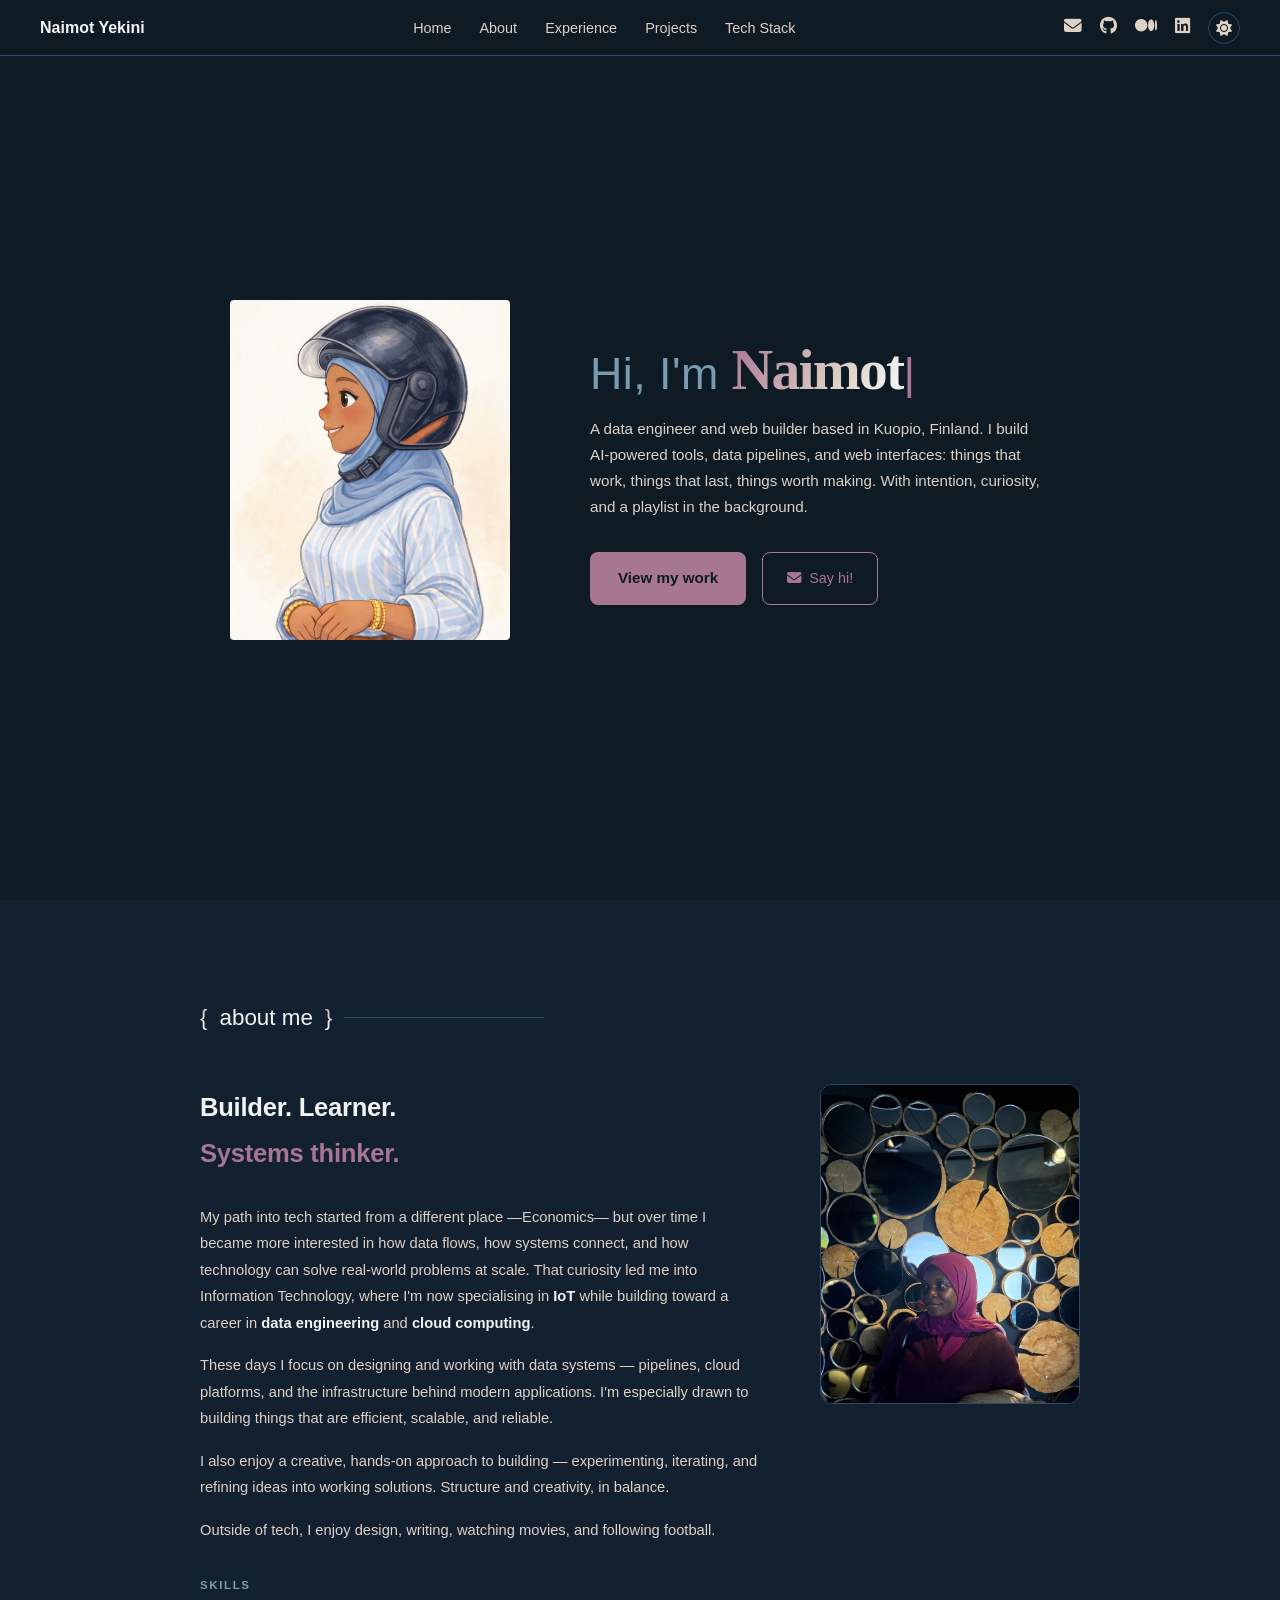
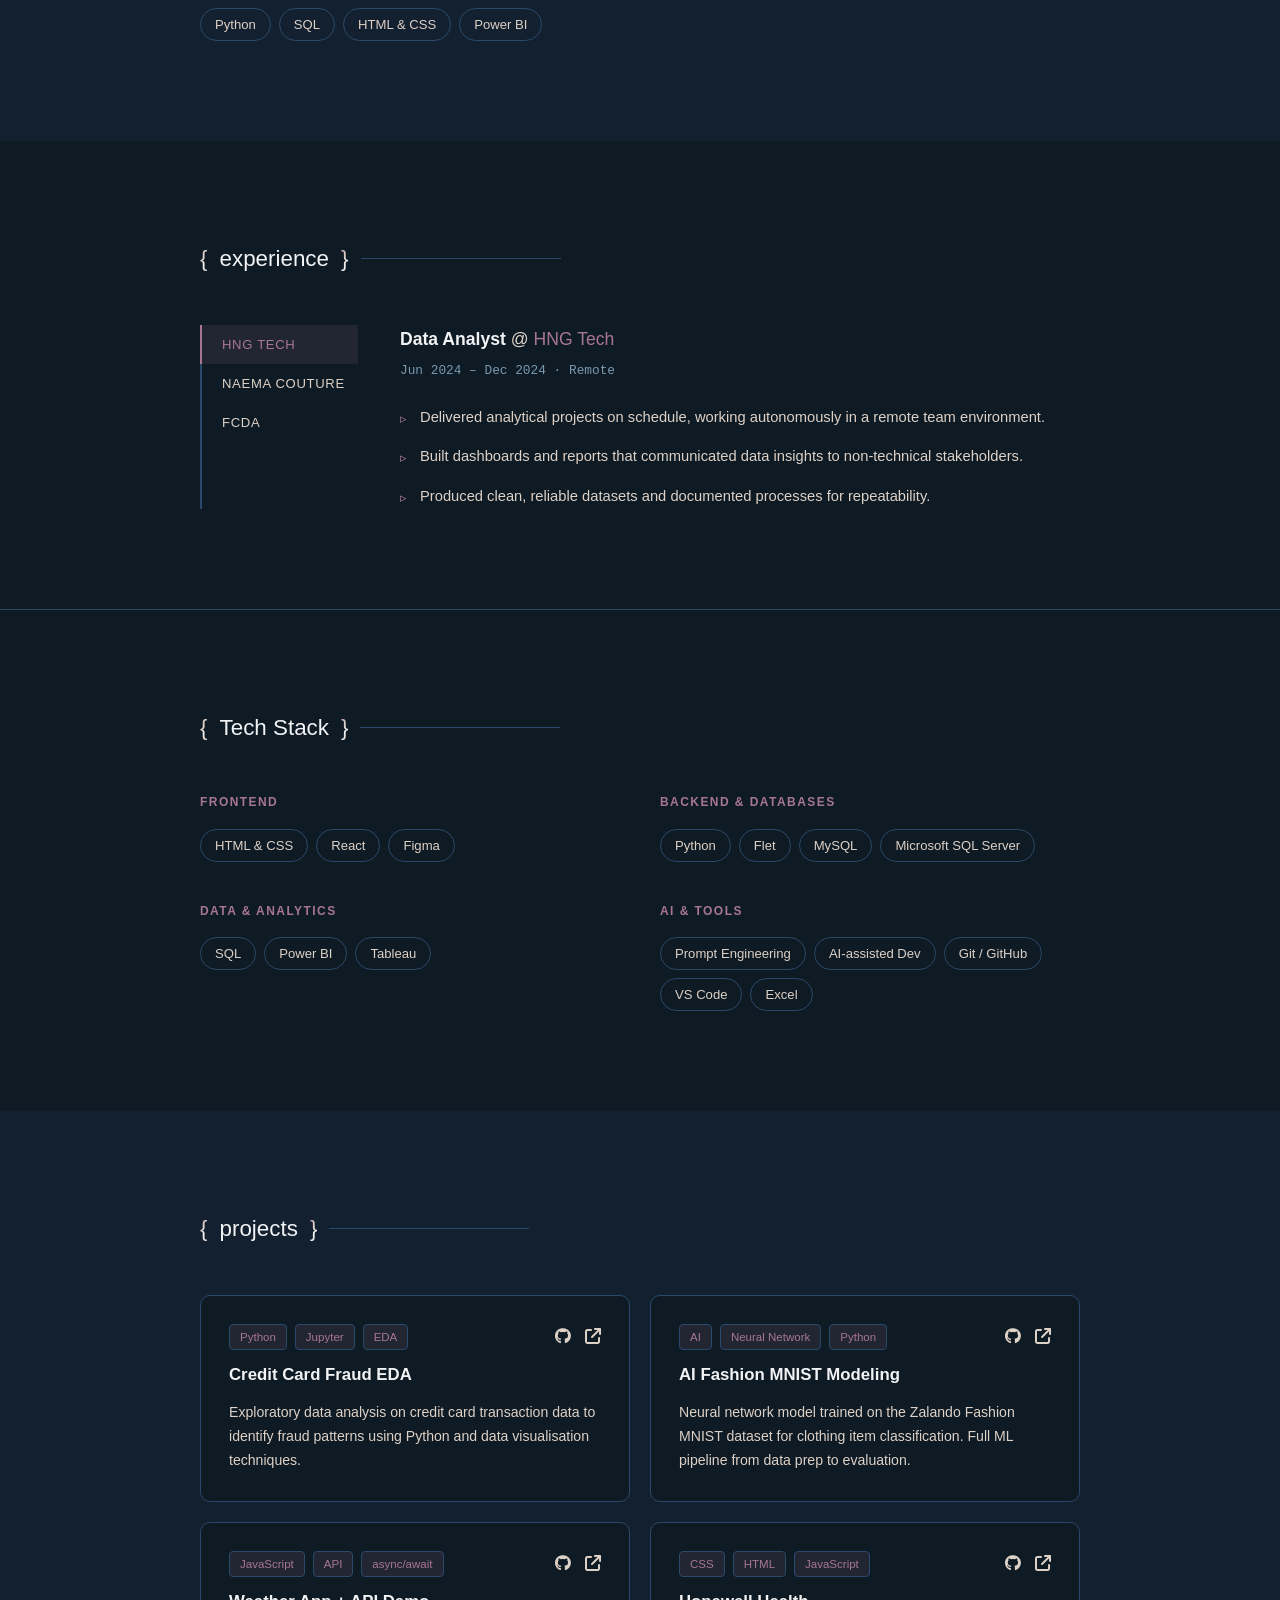
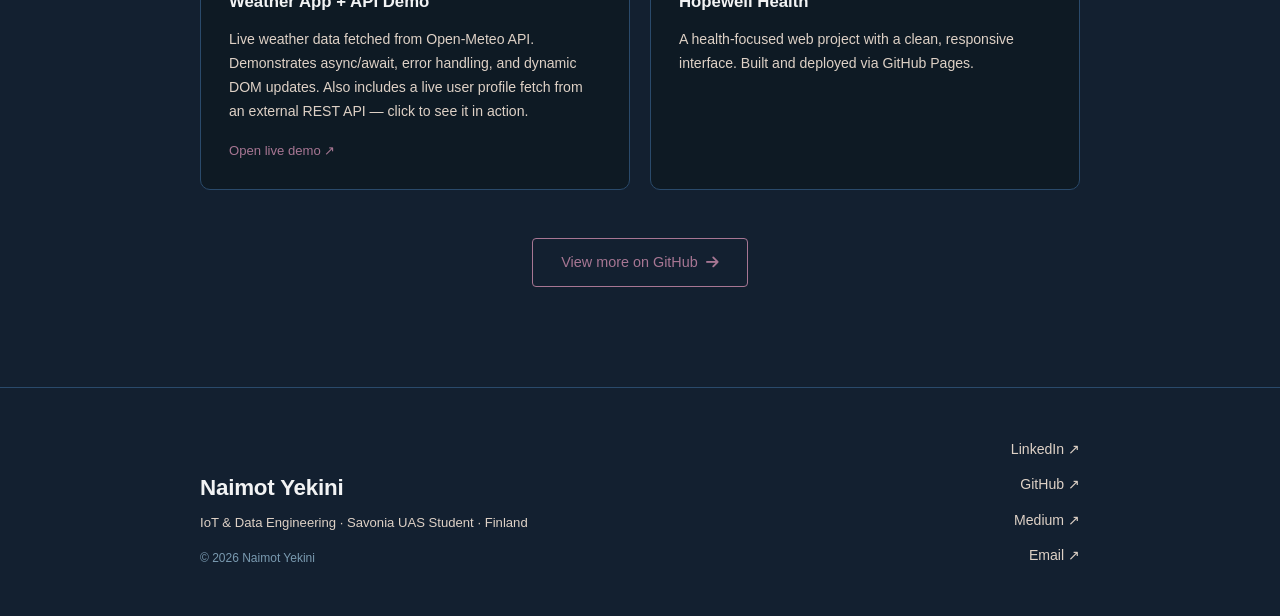
==== commit 0efa2c71: "initial portfolio deploy" ====
--- a/index.html
+++ b/index.html
@@ -2,106 +2,296 @@
 <html lang="en">
 <head>
   <meta charset="UTF-8">
+  <meta name="viewport" content="width=device-width, initial-scale=1.0">
   <title>Naimot Yekini – Portfolio</title>
-
-  <!-- External CSS link (MANDATORY) -->
   <link rel="stylesheet" href="style.css">
+  <link rel="stylesheet" href="https://cdnjs.cloudflare.com/ajax/libs/font-awesome/6.5.0/css/all.min.css">
 </head>
 <body>
 
-  <!-- Skip link (accessibility) -->
-  <a href="#main">Skip to content</a>
-
-  <!-- Header -->
-  <header>
-    <h1>Naimot Yekini</h1>
-    <p>Information Technology Student (IoT)</p>
-    <p>Savonia University of Applied Sciences, Kuopio, Finland</p>
-    <p>
-      I am an aspiring cloud and IoT engineer with an interest in technology,
-      innovation, and creative problem-solving.
-    </p>
-
-    <!-- JavaScript interaction buttons -->
-    <button id="themeBtn" type="button">Toggle theme</button>
-    <button id="countBtn" type="button">Click me</button>
-    <span id="countLabel">0</span>
-  </header>
-
   <!-- Navigation -->
-  <nav>
-    <ul>
-      <li><a href="#works">Portfolio</a></li>
-      <li><a href="#interests">Areas of Interest</a></li>
-      <li><a href="#external-data">External Data</a></li>
-      <li><a href="#footer">Contact</a></li>
-      <li><a href="weather.html">Weather App</a></li>
+  <nav id="navbar">
+    <span class="nav-name">Naimot Yekini</span>
+    <ul class="nav-links">
+      <li><a href="#home">Home</a></li>
+      <li><a href="#about">About</a></li>
+      <li><a href="#experience">Experience</a></li>
+      <li><a href="#projects">Projects</a></li>
+      <li><a href="#tech-stack">Tech Stack</a></li>
+    </ul>
+    <ul class="nav-icons">
+      <li><a href="mailto:naimotyekini95@gmail.com" aria-label="Email"><i class="fas fa-envelope"></i></a></li>
+      <li><a href="https://github.com/onikeyek" target="_blank" rel="noopener" aria-label="GitHub"><i class="fab fa-github"></i></a></li>
+      <li><a href="https://medium.com/@naimotyekini95" target="_blank" rel="noopener" aria-label="Medium"><i class="fab fa-medium"></i></a></li>
+      <li><a href="https://linkedin.com/in/naimot-yekini-46216397" target="_blank" rel="noopener" aria-label="LinkedIn"><i class="fab fa-linkedin"></i></a></li>
+      <li><button id="themeToggle" aria-label="Toggle theme"><i class="fas fa-sun"></i></button></li>
     </ul>
   </nav>
 
-  <!-- Main content -->
-  <main id="main">
-
-    <!-- Portfolio Section -->
-    <section id="works">
-      <h2>Portfolio</h2>
-
-      <figure class="media">
-        <img src="profile.jpg" alt="Portrait of Naimot Yekini">
-        <figcaption>Profile photo</figcaption>
-      </figure>
-
-      <figure class="media">
-        <img src="project.jpg" alt="Screenshot of an IoT project">
-        <figcaption>
-          IoT Project –
-          <a href="https://github.com/onikeyek">View on GitHub</a>
-        </figcaption>
-      </figure>
-
-      <figure class="media">
-        <iframe
-          src="https://www.youtube.com/embed/abc123xyz"
-          title="Project demonstration video"
-          allowfullscreen>
-        </iframe>
-        <figcaption>Project demonstration video</figcaption>
-      </figure>
-    </section>
-
-    <!-- Areas of Interest -->
-    <section id="interests">
-      <h2>Areas of Interest</h2>
-      <ul>
-        <li>Cloud Engineering and IoT</li>
-        <li>Health Technology</li>
-        <li>Design and Creative Writing</li>
-        <li>Learning Finnish Language</li>
-        <li>Watching football and movies</li>
-      </ul>
-    </section>
-
-    <!-- External Data Demo Section -->
-    <section id="external-data">
-      <h2>External Data Demo</h2>
-      <p>Click the button below to load user data from an external API.</p>
-      <button id="loadDataBtn" type="button">Load Data</button>
-      <div id="dataOutput"></div>
-    </section>
-
-  </main>
+  <!-- Home / Hero Section -->
+  <section id="home">
+    <div class="hero-image">
+      <img src="images/naimotA.png" alt="Naimot Yekini" id="profile-img">
+    </div>
+    <div class="hero-text">
+      <h1>Hi, I'm <span class="highlight">Naimot</span><span class="cursor">|</span></h1>
+      <p class="hero-bio">
+        A data engineer and web builder based in Kuopio, Finland.
+        I build AI-powered tools, data pipelines, and web interfaces:
+        things that work, things that last, things worth making.
+        With intention, curiosity, and a playlist in the background.
+      </p>
+      <div class="hero-cta">
+        <a href="#projects" class="btn-primary">View my work</a>
+        <a href="mailto:naimotyekini95@gmail.com" class="btn-say-hi">
+          <i class="fas fa-envelope"></i> Say hi!
+        </a>
+      </div>
+    </div>
+  </section>
+
+  <!-- About Section -->
+  <section id="about">
+    <div class="section-inner">
+      <h2 class="about-heading"><span class="about-brace">{</span> about me <span class="about-brace">}</span></h2>
+
+      <div class="about-grid">
+        <!-- Left: bio + skills -->
+        <div class="about-text">
+          <p class="about-tagline">Builder. Learner.<span class="teal">Systems thinker.</span></p>
+          <p>
+            My path into tech started from a different place —Economics— but over time
+            I became more interested in how data flows, how systems connect, and how
+            technology can solve real-world problems at scale. That curiosity led me into
+            Information Technology, where I'm now specialising in <strong>IoT</strong> while
+            building toward a career in <strong>data engineering</strong> and <strong>cloud computing</strong>.
+          </p>
+          <p>
+            These days I focus on designing and working with data systems — pipelines,
+            cloud platforms, and the infrastructure behind modern applications. I'm
+            especially drawn to building things that are efficient, scalable, and reliable.
+          </p>
+          <p>
+            I also enjoy a creative, hands-on approach to building — experimenting,
+            iterating, and refining ideas into working solutions. Structure and creativity,
+            in balance.
+          </p>
+          <p>
+            Outside of tech, I enjoy design, writing, watching movies, and following football.
+          </p>
+
+          <div class="skills-block">
+            <p class="skills-label">Skills</p>
+            <div class="skills-tags">
+              <span>Python</span>
+              <span>SQL</span>
+              <span>HTML &amp; CSS</span>
+              <span>Power BI</span>
+            </div>
+          </div>
+        </div>
+
+        <!-- Right: photo -->
+        <div class="about-image">
+          <img src="images/NaimotB.jpeg" alt="Naimot Yekini">
+        </div>
+      </div>
+
+    </div>
+  </section>
+
+  <!-- Experience Section -->
+  <section id="experience">
+    <div class="section-inner">
+      <h2 class="about-heading"><span class="about-brace">{</span> experience <span class="about-brace">}</span></h2>
+
+      <div class="exp-layout">
+        <!-- Left: company tabs -->
+        <ul class="exp-tabs" role="tablist">
+          <li><button class="exp-tab active" data-target="exp-hng" role="tab" aria-selected="true">HNG Tech</button></li>
+          <li><button class="exp-tab" data-target="exp-naema" role="tab" aria-selected="false">Naema Couture</button></li>
+          <li><button class="exp-tab" data-target="exp-fcda" role="tab" aria-selected="false">FCDA</button></li>
+        </ul>
+
+        <!-- Right: details panels -->
+        <div class="exp-panels">
+
+          <div class="exp-panel active" id="exp-hng" role="tabpanel">
+            <h3>Data Analyst <span class="exp-at">@ <span class="exp-co">HNG Tech</span></span></h3>
+            <p class="exp-date">Jun 2024 – Dec 2024 · Remote</p>
+            <ul>
+              <li>Delivered analytical projects on schedule, working autonomously in a remote team environment.</li>
+              <li>Built dashboards and reports that communicated data insights to non-technical stakeholders.</li>
+              <li>Produced clean, reliable datasets and documented processes for repeatability.</li>
+            </ul>
+          </div>
+
+          <div class="exp-panel" id="exp-naema" role="tabpanel">
+            <h3>Product Marketing Manager <span class="exp-at">@ <span class="exp-co">Naema Couture</span></span></h3>
+            <p class="exp-date">Feb 2017 – Jan 2024 · Ibadan, Nigeria</p>
+            <ul>
+              <li>Led initiatives from planning to execution, coordinating activities across functions.</li>
+              <li>Improved reporting transparency and operational efficiency through structured workflows.</li>
+            </ul>
+          </div>
+
+          <div class="exp-panel" id="exp-fcda" role="tabpanel">
+            <h3>Planning Officer Assistant <span class="exp-at">@ <span class="exp-co">Federal Capital Development Authority</span></span></h3>
+            <p class="exp-date">Dec 2015 – Nov 2016 · Abuja, Nigeria</p>
+            <ul>
+              <li>Compiled and maintained planning reports.</li>
+              <li>Organised datasets to improve inter-department information flow.</li>
+            </ul>
+          </div>
+
+        </div>
+      </div>
+    </div>
+  </section>
+
+  <!-- Tech Stack Section -->
+  <section id="tech-stack">
+    <div class="section-inner">
+      <h2 class="about-heading"><span class="about-brace">{</span> Tech Stack <span class="about-brace">}</span></h2>
+
+      <div class="stack-grid">
+        <div class="stack-group">
+          <h3>Frontend</h3>
+          <div class="skills-tags">
+            <span>HTML &amp; CSS</span>
+            <span>React</span>
+            <span>Figma</span>
+          </div>
+        </div>
+        <div class="stack-group">
+          <h3>Backend &amp; Databases</h3>
+          <div class="skills-tags">
+            <span>Python</span>
+            <span>Flet</span>
+            <span>MySQL</span>
+            <span>Microsoft SQL Server</span>
+          </div>
+        </div>
+        <div class="stack-group">
+          <h3>Data &amp; Analytics</h3>
+          <div class="skills-tags">
+            <span>SQL</span>
+            <span>Power BI</span>
+            <span>Tableau</span>
+          </div>
+        </div>
+        <div class="stack-group">
+          <h3>AI &amp; Tools</h3>
+          <div class="skills-tags">
+            <span>Prompt Engineering</span>
+            <span>AI-assisted Dev</span>
+            <span>Git / GitHub</span>
+            <span>VS Code</span>
+            <span>Excel</span>
+          </div>
+        </div>
+      </div>
+    </div>
+  </section>
+
+  <!-- Projects Section -->
+  <section id="projects">
+    <div class="section-inner">
+      <h2 class="about-heading"><span class="about-brace">{</span> projects <span class="about-brace">}</span></h2>
+
+      <div class="projects-grid">
+
+        <!-- Credit Card Fraud EDA -->
+        <div class="proj-card">
+          <div class="proj-card-top">
+            <div class="proj-tags">
+              <span>Python</span><span>Jupyter</span><span>EDA</span>
+            </div>
+            <div class="proj-links">
+              <a href="https://github.com/onikeyek/credit-card-fraud-eda" target="_blank" rel="noopener" aria-label="GitHub repo"><i class="fab fa-github"></i></a>
+              <a href="https://github.com/onikeyek/credit-card-fraud-eda" target="_blank" rel="noopener" aria-label="View project"><i class="fas fa-arrow-up-right-from-square"></i></a>
+            </div>
+          </div>
+          <h3>Credit Card Fraud EDA</h3>
+          <p>Exploratory data analysis on credit card transaction data to identify fraud patterns using Python and data visualisation techniques.</p>
+        </div>
+
+        <!-- AI Fashion MNIST -->
+        <div class="proj-card">
+          <div class="proj-card-top">
+            <div class="proj-tags">
+              <span>AI</span><span>Neural Network</span><span>Python</span>
+            </div>
+            <div class="proj-links">
+              <a href="https://github.com/onikeyek/AI-Modeling-Fashion-MNIST-Dataset-Zalando-" target="_blank" rel="noopener" aria-label="GitHub repo"><i class="fab fa-github"></i></a>
+              <a href="https://github.com/onikeyek/AI-Modeling-Fashion-MNIST-Dataset-Zalando-" target="_blank" rel="noopener" aria-label="View project"><i class="fas fa-arrow-up-right-from-square"></i></a>
+            </div>
+          </div>
+          <h3>AI Fashion MNIST Modeling</h3>
+          <p>Neural network model trained on the Zalando Fashion MNIST dataset for clothing item classification. Full ML pipeline from data prep to evaluation.</p>
+        </div>
+
+        <!-- Weather App -->
+        <div class="proj-card">
+          <div class="proj-card-top">
+            <div class="proj-tags">
+              <span>JavaScript</span><span>API</span><span>async/await</span>
+            </div>
+            <div class="proj-links">
+              <a href="https://github.com/onikeyek/BROWSER-PROGRAMMING" target="_blank" rel="noopener" aria-label="GitHub repo"><i class="fab fa-github"></i></a>
+              <a href="weather.html" aria-label="Open Weather App"><i class="fas fa-arrow-up-right-from-square"></i></a>
+            </div>
+          </div>
+          <h3>Weather App + API Demo</h3>
+          <p>Live weather data fetched from Open-Meteo API. Demonstrates async/await, error handling, and dynamic DOM updates. Also includes a live user profile fetch from an external REST API — click to see it in action.</p>
+          <a href="weather.html" class="proj-demo-link">Open live demo ↗</a>
+        </div>
+
+        <!-- Hopewell Health -->
+        <div class="proj-card">
+          <div class="proj-card-top">
+            <div class="proj-tags">
+              <span>CSS</span><span>HTML</span><span>JavaScript</span>
+            </div>
+            <div class="proj-links">
+              <a href="https://github.com/onikeyek/Hopewell-Health" target="_blank" rel="noopener" aria-label="GitHub repo"><i class="fab fa-github"></i></a>
+              <a href="https://onikeyek.github.io/Hopewell-Health" target="_blank" rel="noopener" aria-label="Live site"><i class="fas fa-arrow-up-right-from-square"></i></a>
+            </div>
+          </div>
+          <h3>Hopewell Health</h3>
+          <p>A health-focused web project with a clean, responsive interface. Built and deployed via GitHub Pages.</p>
+        </div>
+
+      </div>
+
+      <!-- View all on GitHub -->
+      <div class="projects-more">
+        <a href="https://github.com/onikeyek?tab=repositories" target="_blank" rel="noopener" class="btn-more">
+          View more on GitHub <i class="fas fa-arrow-right"></i>
+        </a>
+      </div>
+
+    </div>
+  </section>
 
   <!-- Footer -->
   <footer id="footer">
-    <h2>Contact & Social Links</h2>
-    <ul>
-      <li><a href="https://www.linkedin.com/">LinkedIn</a></li>
-      <li><a href="https://github.com/onikeyek">GitHub</a></li>
-    </ul>
-    <p>© 2026 Naimot Yekini</p>
+    <div class="footer-inner">
+      <div class="footer-left">
+        <p class="footer-name">Naimot Yekini</p>
+        <p class="footer-sub">IoT &amp; Data Engineering · Savonia UAS Student · Finland</p>
+        <p class="footer-copy">© 2026 Naimot Yekini</p>
+      </div>
+      <ul class="footer-links">
+        <li><a href="https://linkedin.com/in/naimot-yekini-46216397" target="_blank" rel="noopener">LinkedIn ↗</a></li>
+        <li><a href="https://github.com/onikeyek" target="_blank" rel="noopener">GitHub ↗</a></li>
+        <li><a href="https://medium.com/@naimotyekini95" target="_blank" rel="noopener">Medium ↗</a></li>
+        <li><a href="mailto:naimotyekini95@gmail.com">Email ↗</a></li>
+      </ul>
+    </div>
   </footer>
 
-  <!-- External JavaScript (MANDATORY, end of body) -->
+  <!-- External JavaScript -->
   <script src="script.js"></script>
 </body>
 </html>
--- a/style.css
+++ b/style.css
@@ -1,191 +1,828 @@
-/* ===== Lecture 03 – CSS Basics ===== */
-
-/* Step 1 + Step 3: Typography (element selector) */
-body.dark {
-  background: #111;
-  color: #f2f2f2;
-}
-
-body.dark header,
-body.dark footer {
-  background-color: #222;
-  color: #f2f2f2;
-}
-
-body.dark .data-card {
-  background-color: #1e1e1e;
-  border-color: #444;
-}
-
-body.dark .data-card p {
-  border-bottom-color: #333;
-}
+/* ===== Portfolio – Global & Hero ===== */
+
+:root {
+  --bg-dark:    #0e1a24;
+  --bg-mid:     #132030;
+  --border:     #2a4a6b;
+  --accent:     #a77693;
+  --accent-dim: #a7769320;
+  --text-bright:#f2f3f4;
+  --text-mid:   #ded1c6;
+  --text-muted: #7a9ab0;
+}
+
+body.light {
+  --bg-dark:    #f2f3f4;
+  --bg-mid:     #e4ddd6;
+  --border:     #c8bdb5;
+  --accent:     #a77693;
+  --accent-dim: #a7769318;
+  --text-bright:#1a1a2e;
+  --text-mid:   #3a3a4a;
+  --text-muted: #6a6a7a;
+}
+
+*, *::before, *::after { box-sizing: border-box; }
 
 body {
   font-family: Arial, Helvetica, sans-serif;
   line-height: 1.6;
   margin: 0;
-}
-
-/* Optional: make skip link visible and usable */
-a[href="#main"] {
-  display: inline-block;
-  padding: 8px 12px;
-}
-
-/* Step 5: Header & Footer styling (group selector) */
-header,
-footer {
-  background-color: #f2f2f2;
-  padding: 16px;
-}
-
-/* Step 3: Heading sizes (element selectors) */
-h1 {
-  font-size: 2rem;
+  background-color: var(--bg-dark);
+  color: var(--text-mid);
+}
+
+/* ── Navbar ── */
+#navbar {
+  position: fixed;
+  top: 0; left: 0;
+  width: 100%;
+  display: flex;
+  align-items: center;
+  justify-content: space-between;
+  padding: 0 40px;
+  height: 56px;
+  background-color: var(--bg-dark);
+  border-bottom: 1px solid var(--border);
+  z-index: 100;
+}
+
+.nav-name {
+  color: var(--text-bright);
+  font-size: 1rem;
+  font-weight: 600;
+  white-space: nowrap;
+}
+
+.nav-links {
+  display: flex;
+  list-style: none;
+  margin: 0; padding: 0;
+  gap: 28px;
+}
+
+.nav-links a {
+  color: var(--text-mid);
+  text-decoration: none;
+  font-size: 0.9rem;
+  transition: color 0.2s;
+}
+
+.nav-links a:hover { color: var(--accent); }
+
+.nav-icons {
+  display: flex;
+  list-style: none;
+  margin: 0; padding: 0;
+  gap: 18px;
+}
+
+.nav-icons a {
+  color: var(--text-mid);
+  font-size: 1.1rem;
+  transition: color 0.2s;
+}
+
+.nav-icons a:hover { color: var(--accent); }
+
+/* ── Hero Section ── */
+#home {
+  min-height: 100vh;
+  background-color: var(--bg-dark);
+  display: flex;
+  align-items: center;
+  justify-content: center;
+  gap: 80px;
+  padding: 80px 60px 40px;
+}
+
+.hero-image {
+  flex-shrink: 0;
+  width: 280px;
+  height: 340px;
+  border-radius: 4px;
+  overflow: hidden;
+  background-color: var(--bg-mid);
+  display: flex;
+  align-items: center;
+  justify-content: center;
+}
+
+.hero-image img {
+  width: 100%;
+  height: 100%;
+  object-fit: cover;
+  display: block;
+}
+
+.hero-text {
+  max-width: 460px;
+  color: var(--text-mid);
+}
+
+.hero-text h1 {
+  font-size: 2.8rem;
+  font-weight: 400;
+  color: var(--text-muted);
   margin: 0 0 8px 0;
-}
-
-h2 {
+  line-height: 1.2;
+  letter-spacing: 0.01em;
+}
+
+.hero-text h1 .highlight {
+  display: inline;
+  font-size: 3.6rem;
+  font-weight: 800;
+  letter-spacing: -0.03em;
+  font-family: 'Georgia', serif;
+  background: linear-gradient(
+    120deg,
+    #a77693 0%,
+    #ded1c6 35%,
+    #f2f3f4 50%,
+    #ded1c6 65%,
+    #a77693 100%
+  );
+  background-size: 200% auto;
+  -webkit-background-clip: text;
+  -webkit-text-fill-color: transparent;
+  background-clip: text;
+  animation: sparkle 3s linear infinite;
+}
+
+@keyframes sparkle {
+  0%   { background-position: 200% center; }
+  100% { background-position: -200% center; }
+}
+
+/* Section heading sparkle */
+.about-brace {
+  display: inline;
+  background: linear-gradient(
+    120deg,
+    #a77693 0%,
+    #ded1c6 35%,
+    #f2f3f4 50%,
+    #ded1c6 65%,
+    #a77693 100%
+  );
+  background-size: 200% auto;
+  -webkit-background-clip: text;
+  -webkit-text-fill-color: transparent;
+  background-clip: text;
+  animation: sparkle 3s linear infinite;
+  font-weight: 300;
+}
+
+.cursor {
+  display: inline;
+  color: var(--accent);
+  -webkit-text-fill-color: var(--accent);
+  font-size: 2.8rem;
+  font-weight: 400;
+  animation: blink 1s step-end infinite;
+}
+
+@keyframes blink { 50% { opacity: 0; } }
+
+.hero-bio {
+  font-size: 0.95rem;
+  line-height: 1.7;
+  color: var(--text-mid);
+  margin: 12px 0 32px 0;
+}
+
+.hero-cta {
+  display: flex;
+  gap: 16px;
+  flex-wrap: wrap;
+}
+
+.btn-primary {
+  padding: 14px 28px;
+  background: var(--accent);
+  color: var(--bg-dark);
+  font-weight: 700;
+  font-size: 0.95rem;
+  border-radius: 8px;
+  text-decoration: none;
+  transition: background 0.2s;
+}
+
+.btn-primary:hover { background: #cce0f0; }
+
+.btn-say-hi {
+  display: inline-flex;
+  align-items: center;
+  gap: 8px;
+  padding: 14px 24px;
+  border: 1px solid var(--accent);
+  color: var(--accent);
+  background: transparent;
+  text-decoration: none;
+  font-size: 0.9rem;
+  border-radius: 8px;
+  transition: background 0.2s;
+}
+
+.btn-say-hi:hover { background: var(--accent-dim); }
+
+@media (max-width: 700px) {
+  #home {
+    flex-direction: column;
+    gap: 40px;
+    padding: 100px 24px 40px;
+    text-align: center;
+  }
+  .hero-image { width: 200px; height: 240px; }
+  .hero-text h1 { font-size: 2rem; }
+  .hero-text h1 .highlight { font-size: 2.4rem; }
+  #navbar { padding: 0 20px; }
+  .nav-links { gap: 16px; }
+}
+
+/* ===== Shared ===== */
+
+img { max-width: 100%; height: auto; display: block; }
+
+.section-inner {
+  max-width: 1000px;
+  margin: 0 auto;
+  padding: 0 60px;
+}
+
+.about-heading {
   font-size: 1.4rem;
+  font-weight: 400;
+  color: var(--text-bright);
+  margin: 0 0 48px 0;
+  display: flex;
+  align-items: center;
+  gap: 12px;
+}
+
+.about-heading::after {
+  content: '';
+  display: block;
+  height: 1px;
+  width: 200px;
+  background: var(--border);
+}
+
+/* ===== About Section ===== */
+
+#about {
+  background-color: var(--bg-mid);
+  padding: 100px 0;
+}
+
+.about-grid {
+  display: grid;
+  grid-template-columns: 1fr 260px;
+  gap: 60px;
+  align-items: start;
+}
+
+.about-tagline {
+  font-size: 1.6rem !important;
+  font-weight: 700;
+  color: var(--text-bright) !important;
+  line-height: 1.3;
+  margin: 0 0 28px 0 !important;
+  letter-spacing: -0.01em;
+}
+
+.about-tagline .teal {
+  color: var(--accent);
+  display: block;
+}
+
+.about-text p {
+  font-size: 0.92rem;
+  line-height: 1.8;
+  color: var(--text-mid);
+  margin: 0 0 16px 0;
+}
+
+.about-text strong {
+  color: var(--text-bright);
+  font-weight: 600;
+}
+
+.skills-block { margin-top: 32px; }
+
+.skills-label {
+  font-size: 0.72rem !important;
+  font-weight: 600;
+  letter-spacing: 0.14em;
+  text-transform: uppercase;
+  color: var(--text-muted) !important;
+  margin: 0 0 12px 0 !important;
+}
+
+.skills-tags {
+  display: flex;
+  flex-wrap: wrap;
+  gap: 8px;
+}
+
+.skills-tags span {
+  font-size: 0.82rem;
+  color: var(--text-mid);
+  border: 1px solid var(--border);
+  border-radius: 20px;
+  padding: 5px 14px;
+  background: transparent;
+  transition: border-color 0.2s, color 0.2s;
+}
+
+.skills-tags span:hover {
+  border-color: var(--accent);
+  color: var(--accent);
+}
+
+.about-image {
+  width: 100%;
+  height: 320px;
+  border-radius: 12px;
+  overflow: hidden;
+  background-color: var(--bg-dark);
+  border: 1px solid var(--border);
+}
+
+.about-image img {
+  width: 100%;
+  height: 100%;
+  object-fit: cover;
+  object-position: top;
+  display: block;
+}
+
+@media (max-width: 768px) {
+  .about-grid { grid-template-columns: 1fr; }
+  .about-image { height: 360px; position: static; }
+  .about-heading::after { width: 80px; }
+  .about-tagline { font-size: 1.3rem !important; }
+}
+
+/* ===== Experience Section ===== */
+
+#experience {
+  background-color: var(--bg-dark);
+  padding: 100px 0;
+}
+
+.exp-layout {
+  display: grid;
+  grid-template-columns: 160px 1fr;
+}
+
+.exp-tabs {
+  list-style: none;
+  margin: 0; padding: 0;
+  border-left: 2px solid var(--border);
+}
+
+.exp-tab {
+  display: block;
+  width: 100%;
+  background: none;
+  border: none;
+  border-left: 2px solid transparent;
+  margin-left: -2px;
+  padding: 12px 20px;
+  text-align: left;
+  font-size: 0.82rem;
+  color: var(--text-mid);
+  cursor: pointer;
+  letter-spacing: 0.05em;
+  text-transform: uppercase;
+  transition: color 0.2s, border-color 0.2s, background 0.2s;
+  white-space: nowrap;
+}
+
+.exp-tab:hover {
+  color: var(--accent);
+  background: var(--accent-dim);
+}
+
+.exp-tab.active {
+  color: var(--accent);
+  border-left-color: var(--accent);
+  background: var(--accent-dim);
+}
+
+.exp-panels { padding: 0 0 0 40px; }
+.exp-panel { display: none; }
+.exp-panel.active { display: block; }
+
+.exp-panel h3 {
+  font-size: 1.1rem;
+  font-weight: 600;
+  color: var(--text-bright);
   margin: 0 0 8px 0;
 }
 
-/* Step 4 + Step 8: spacing + layout constraint */
-main {
-  max-width: 900px;
+.exp-at { font-weight: 400; color: var(--text-mid); }
+.exp-co { color: var(--accent); }
+
+.exp-date {
+  font-size: 0.8rem;
+  color: var(--text-muted);
+  margin: 0 0 24px 0;
+  font-family: monospace;
+}
+
+.exp-panel ul {
+  list-style: none;
+  padding: 0; margin: 0;
+  display: flex;
+  flex-direction: column;
+  gap: 14px;
+}
+
+.exp-panel li {
+  font-size: 0.92rem;
+  color: var(--text-mid);
+  line-height: 1.7;
+  padding-left: 20px;
+  position: relative;
+}
+
+.exp-panel li::before {
+  content: '▹';
+  position: absolute;
+  left: 0;
+  color: var(--accent);
+  font-size: 0.8rem;
+  top: 3px;
+}
+
+@media (max-width: 600px) {
+  .exp-layout { grid-template-columns: 1fr; }
+  .exp-tabs {
+    display: flex;
+    border-left: none;
+    border-bottom: 2px solid var(--border);
+    overflow-x: auto;
+    margin-bottom: 32px;
+  }
+  .exp-tab {
+    border-left: none;
+    border-bottom: 2px solid transparent;
+    margin-left: 0;
+    margin-bottom: -2px;
+  }
+  .exp-tab.active {
+    border-left-color: transparent;
+    border-bottom-color: var(--accent);
+  }
+  .exp-panels { padding: 0; }
+  .section-inner { padding: 0 20px; }
+}
+
+/* ===== Projects Section ===== */
+
+#projects {
+  background-color: var(--bg-mid);
+  padding: 100px 0;
+}
+
+.projects-grid {
+  display: grid;
+  grid-template-columns: repeat(2, 1fr);
+  gap: 20px;
+  margin-bottom: 48px;
+}
+
+.proj-card {
+  text-decoration: none;
+  background: var(--bg-dark);
+  border: 1px solid var(--border);
+  border-radius: 10px;
+  padding: 28px;
+  display: flex;
+  flex-direction: column;
+  gap: 12px;
+  transition: border-color 0.2s, transform 0.2s;
+}
+
+.proj-card:hover {
+  border-color: var(--accent);
+  transform: translateY(-4px);
+}
+
+.proj-card-top {
+  display: flex;
+  align-items: center;
+  justify-content: space-between;
+}
+
+.proj-tags {
+  display: flex;
+  flex-wrap: wrap;
+  gap: 8px;
+}
+
+.proj-tags span {
+  font-size: 0.72rem;
+  color: var(--accent);
+  border: 1px solid var(--border);
+  border-radius: 4px;
+  padding: 3px 10px;
+  background: var(--accent-dim);
+}
+
+.proj-links {
+  display: flex;
+  gap: 14px;
+}
+
+.proj-links a {
+  color: var(--text-mid);
+  font-size: 1rem;
+  transition: color 0.2s;
+}
+
+.proj-links a:hover { color: var(--accent); }
+
+.proj-card h3 {
+  font-size: 1.05rem;
+  font-weight: 600;
+  color: var(--text-bright);
+  margin: 0;
+}
+
+.proj-card p {
+  font-size: 0.88rem;
+  color: var(--text-mid);
+  line-height: 1.7;
+  margin: 0;
+  flex: 1;
+}
+
+.projects-more {
+  text-align: center;
+  margin-top: 16px;
+}
+
+.btn-more {
+  display: inline-flex;
+  align-items: center;
+  gap: 8px;
+  font-size: 0.9rem;
+  color: var(--accent);
+  text-decoration: none;
+  border: 1px solid var(--accent);
+  padding: 12px 28px;
+  border-radius: 4px;
+  transition: background 0.2s;
+}
+
+.btn-more:hover { background: var(--accent-dim); }
+
+@media (max-width: 640px) {
+  .projects-grid { grid-template-columns: 1fr; }
+}
+
+/* ===== API Demo Section ===== */
+
+#api-demo {
+  background-color: var(--bg-dark);
+  padding: 100px 0;
+}
+
+.demo-desc {
+  font-size: 0.92rem;
+  color: var(--text-mid);
+  margin: 0 0 28px 0;
+}
+
+.btn-load {
+  padding: 12px 28px;
+  font-size: 0.95rem;
+  font-weight: 600;
+  cursor: pointer;
+  background-color: var(--accent);
+  color: var(--bg-dark);
+  border: none;
+  border-radius: 4px;
+  margin-bottom: 28px;
+  transition: background 0.2s;
+}
+
+.btn-load:hover { background-color: #cce0f0; }
+.btn-load:disabled { background-color: var(--text-muted); cursor: not-allowed; }
+
+#dataOutput .data-card {
+  border: 1px solid var(--border);
+  border-radius: 8px;
+  padding: 20px 24px;
+  max-width: 420px;
+  background-color: var(--bg-mid);
+  margin-top: 4px;
+}
+
+#dataOutput .data-card h3 {
+  font-size: 1rem;
+  font-weight: 600;
+  color: var(--text-bright);
+  margin: 0 0 16px 0;
+}
+
+#dataOutput .data-card p {
+  margin: 10px 0;
+  padding-bottom: 10px;
+  border-bottom: 1px solid var(--border);
+  font-size: 0.88rem;
+  color: var(--text-mid);
+}
+
+#dataOutput .data-card p:last-child {
+  border-bottom: none;
+  margin-bottom: 0;
+  padding-bottom: 0;
+}
+
+#dataOutput .data-card span.label {
+  color: var(--accent);
+  font-weight: 600;
+  margin-right: 8px;
+}
+
+.data-status { font-style: italic; color: var(--text-mid); }
+.data-error  { color: #e07070; font-weight: 600; }
+
+/* ===== Footer ===== */
+
+#footer {
+  background-color: var(--bg-mid);
+  border-top: 1px solid var(--border);
+  padding: 48px 0;
+}
+
+.footer-inner {
+  max-width: 1000px;
   margin: 0 auto;
-  padding: 16px;
-}
-
-/* Step 4: Spacing between blocks (element selector) */
-section {
-  margin: 24px 0;
-  padding: 8px 0;
-}
-
-/* Step 2: ID selector */
-#works {
-  border-top: 1px solid #ddd;
-  padding-top: 16px;
-}
-
-/* Step 2: Class selector */
-.media {
-  margin: 16px 0;
-}
-
-/* Step 6: Navigation styling (list → navigation) */
-nav {
-  padding: 10px 16px;
-}
-
-nav ul {
+  padding: 0 60px;
+  display: flex;
+  align-items: flex-end;
+  justify-content: space-between;
+}
+
+.footer-name {
+  font-size: 1.4rem;
+  font-weight: 700;
+  color: var(--text-bright);
+  margin: 0 0 6px 0;
+  letter-spacing: -0.01em;
+}
+
+.footer-sub {
+  font-size: 0.82rem;
+  color: var(--text-mid);
+  margin: 0 0 16px 0;
+}
+
+.footer-copy {
+  font-size: 0.75rem;
+  color: var(--text-muted);
+  margin: 0;
+}
+
+.footer-links {
   list-style: none;
-  padding: 0;
-  margin: 0;
-}
-
-nav li {
-  display: inline;
-  margin-right: 12px;
-}
-
-/* Step 2: Descendant selector */
-nav a {
+  margin: 0; padding: 0;
+  display: flex;
+  flex-direction: column;
+  align-items: flex-end;
+  gap: 10px;
+}
+
+.footer-links a {
+  font-size: 0.88rem;
+  color: var(--text-mid);
   text-decoration: none;
-  padding: 8px 10px;
-  display: inline-block;
-}
-
-/* Step 2: Pseudo-class */
-nav a:hover {
-  text-decoration: underline;
-}
-
-/* Step 7: Responsive images */
-img {
-  max-width: 100%;
-  height: auto;
-  display: block;
-}
-
-/* Step 7: Responsive iframes */
-iframe {
-  max-width: 100%;
-  width: 100%;
-  height: 315px;
-  border: 0;
-}
-
-/* ===== External Data Demo Section ===== */
-
-#external-data {
-  border-top: 1px solid #ddd;
-  padding-top: 16px;
-}
-
-#loadDataBtn {
+  transition: color 0.2s;
+}
+
+.footer-links a:hover { color: var(--accent); }
+
+@media (max-width: 600px) {
+  .footer-inner {
+    flex-direction: column;
+    align-items: flex-start;
+    gap: 28px;
+    padding: 0 24px;
+  }
+  .footer-links { align-items: flex-start; }
+}
+
+/* ===== Weather App ===== */
+
+#cityButtons {
+  display: flex;
+  gap: 10px;
+  flex-wrap: wrap;
+  margin-bottom: 16px;
+}
+
+.city-btn {
   padding: 10px 20px;
   font-size: 1rem;
   cursor: pointer;
-  background-color: #0077cc;
-  color: #fff;
+  background-color: var(--accent);
+  color: var(--bg-dark);
   border: none;
   border-radius: 4px;
-  margin-bottom: 16px;
-}
-
-#loadDataBtn:hover {
-  background-color: #005fa3;
-}
-
-#loadDataBtn:disabled {
-  background-color: #aaa;
-  cursor: not-allowed;
-}
-
-/* Loading / error message */
-.data-status {
-  font-style: italic;
-  color: #555;
-  margin: 12px 0;
-}
-
-.data-error {
-  color: #cc0000;
-  font-weight: bold;
-  margin: 12px 0;
-}
-
-/* Card that displays fetched user data */
-.data-card {
-  border: 1px solid #ddd;
-  border-radius: 6px;
-  padding: 16px;
-  max-width: 400px;
-  background-color: #fafafa;
-  margin-top: 12px;
-}
-
-.data-card h3 {
-  margin: 0 0 12px 0;
-  font-size: 1.2rem;
-}
-
-.data-card p {
-  margin: 8px 0;
-  padding-bottom: 8px;
-  border-bottom: 1px solid #eee;
-}
-
-.data-card p:last-child {
-  border-bottom: none;
-  margin-bottom: 0;
-  padding-bottom: 0;
-}
-
-.data-card span.label {
-  font-weight: bold;
-  margin-right: 6px;
-}
+}
+
+.city-btn:hover { background-color: #cce0f0; }
+
+#output {
+  background: var(--bg-mid);
+  color: var(--text-mid);
+  padding: 12px;
+  border-radius: 4px;
+  font-size: 0.9rem;
+  min-height: 40px;
+  white-space: pre-wrap;
+}
+
+.proj-demo-link {
+  font-size: 0.82rem;
+  color: var(--accent);
+  text-decoration: none;
+  margin-top: 4px;
+  transition: opacity 0.2s;
+}
+
+.proj-demo-link:hover { opacity: 0.75; }
+
+/* ===== Tech Stack Section ===== */
+
+#tech-stack {
+  background-color: var(--bg-dark);
+  padding: 100px 0;
+  border-top: 1px solid var(--border);
+}
+
+.stack-grid {
+  display: grid;
+  grid-template-columns: repeat(2, 1fr);
+  gap: 40px;
+}
+
+.stack-group h3 {
+  font-size: 0.75rem;
+  font-weight: 600;
+  letter-spacing: 0.12em;
+  text-transform: uppercase;
+  color: var(--accent);
+  margin: 0 0 16px 0;
+}
+
+@media (max-width: 600px) {
+  .stack-grid { grid-template-columns: 1fr; }
+}
+
+/* ===== Theme Toggle ===== */
+
+#themeToggle {
+  background: none;
+  border: 1px solid var(--border);
+  color: var(--text-mid);
+  font-size: 1rem;
+  width: 32px;
+  height: 32px;
+  border-radius: 50%;
+  cursor: pointer;
+  display: flex;
+  align-items: center;
+  justify-content: center;
+  transition: color 0.2s, border-color 0.2s;
+}
+
+#themeToggle:hover {
+  color: var(--accent);
+  border-color: var(--accent);
+}
+
+/* Light mode: gradient text needs dark fallback */
+body.light .hero-text h1 .highlight {
+  background: linear-gradient(120deg, #a77693 0%, #6a3a5a 40%, #3a1a2e 100%);
+  background-size: 200% auto;
+  -webkit-background-clip: text;
+  -webkit-text-fill-color: transparent;
+  background-clip: text;
+  animation: sparkle 3s linear infinite;
+}
+
+body.light .about-brace {
+  background: linear-gradient(120deg, #a77693 0%, #6a3a5a 40%, #3a1a2e 100%);
+  background-size: 200% auto;
+  -webkit-background-clip: text;
+  -webkit-text-fill-color: transparent;
+  background-clip: text;
+  animation: sparkle 3s linear infinite;
+}
